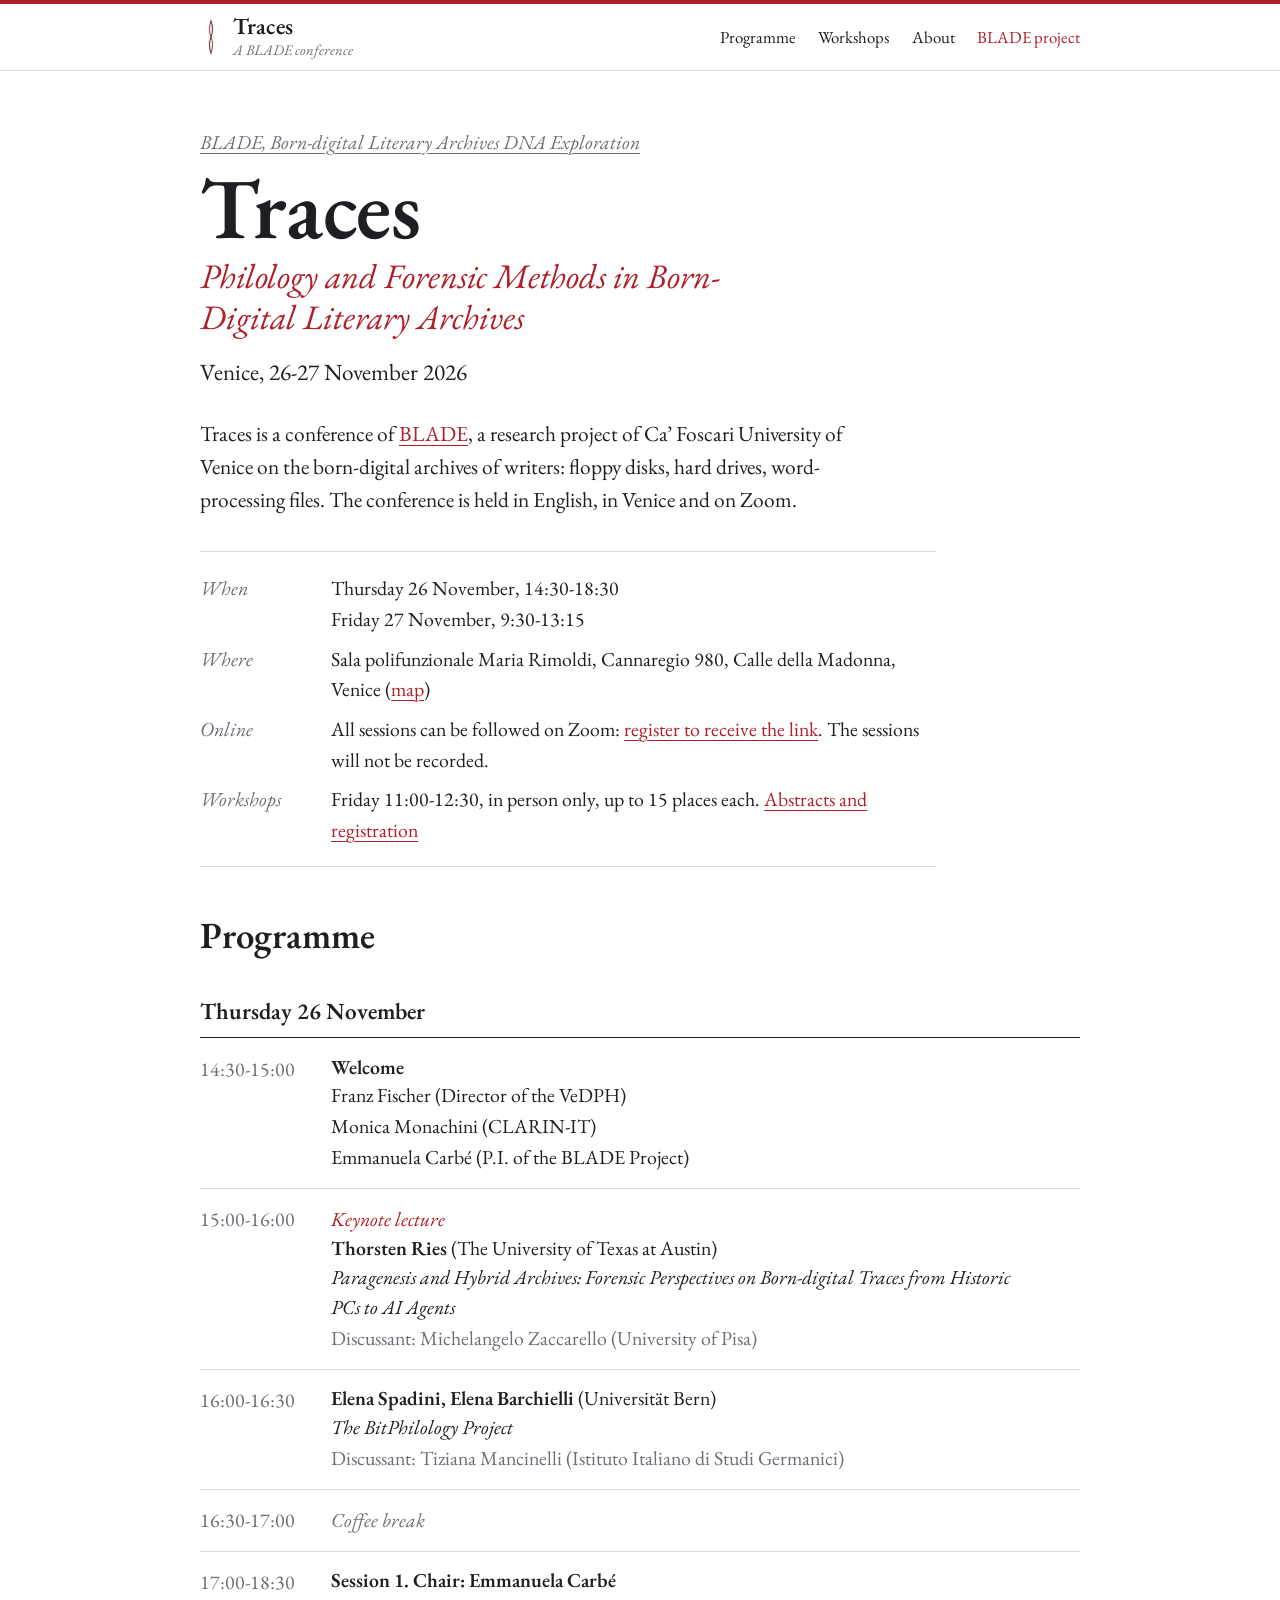
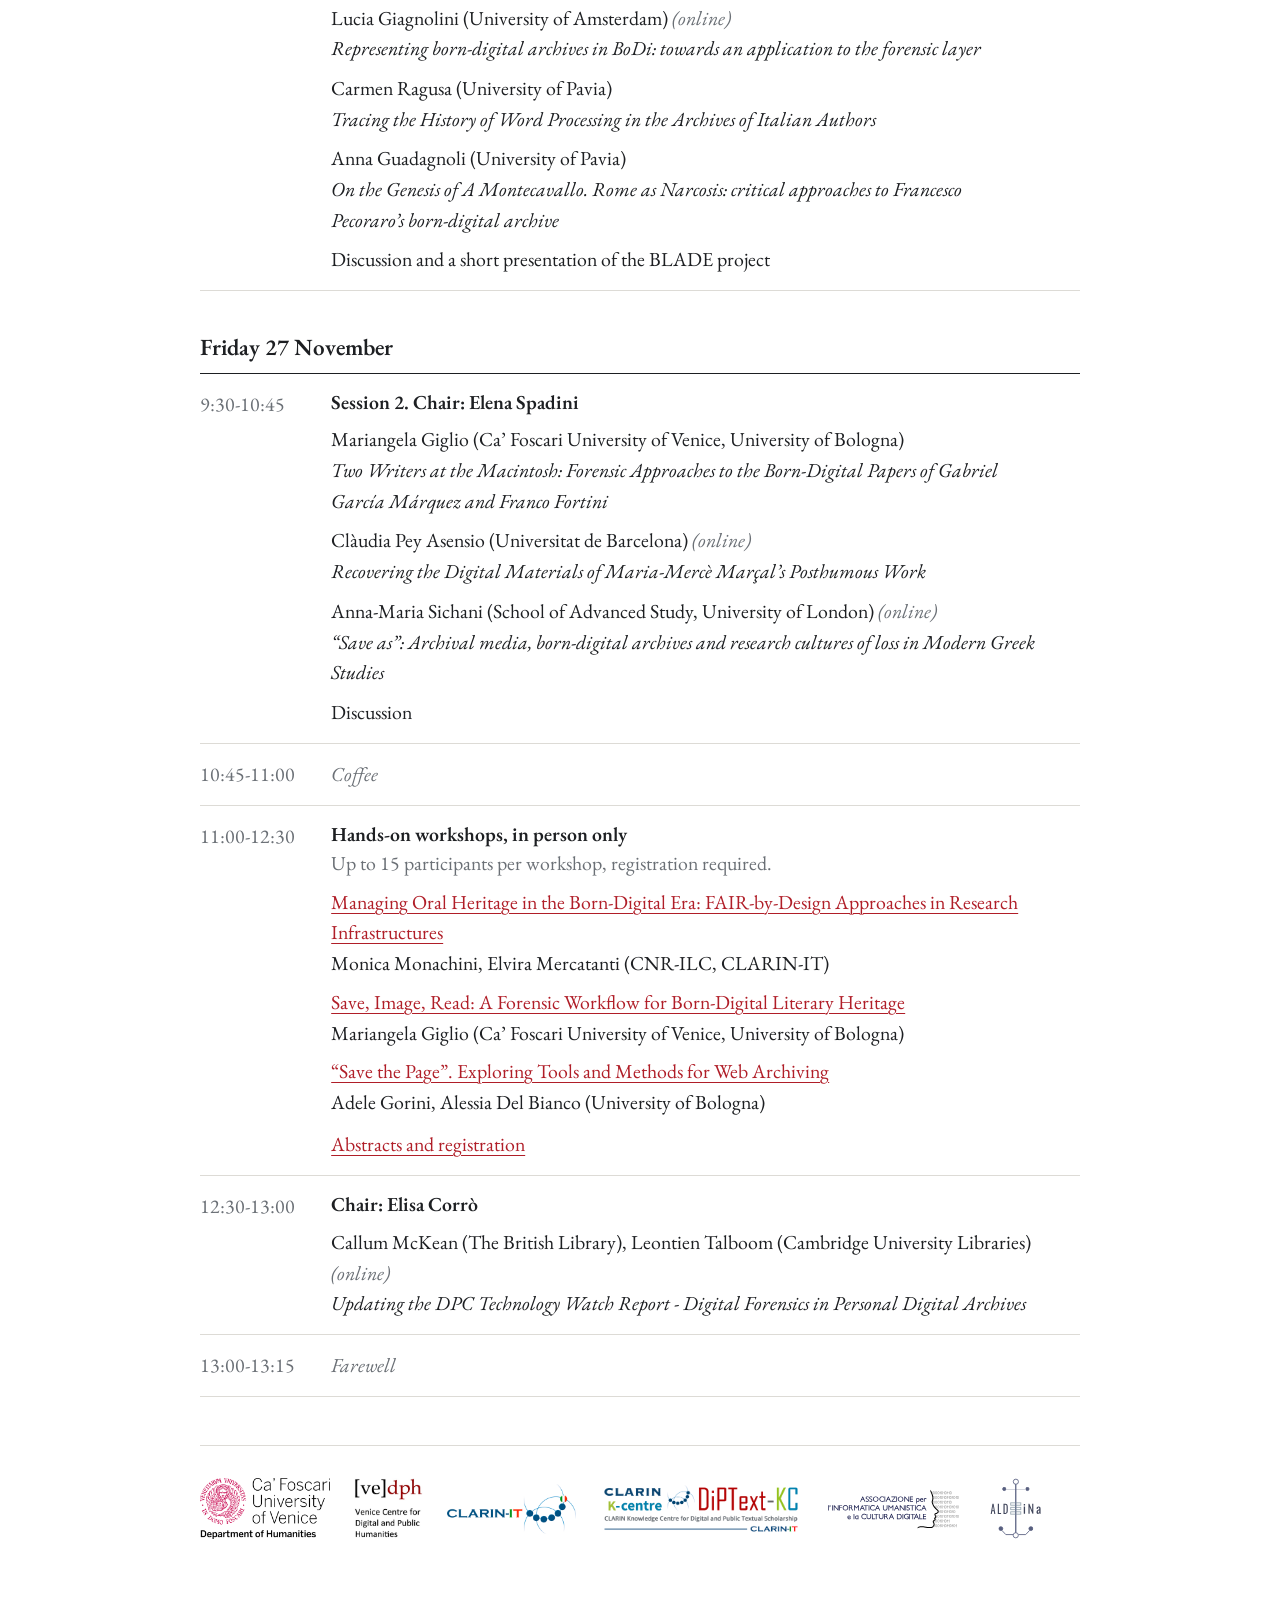
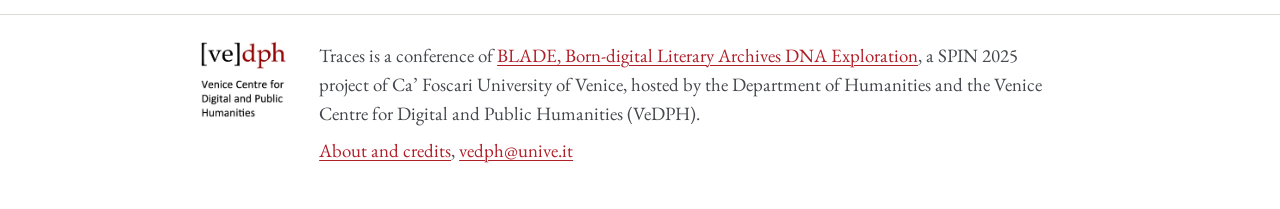
==== index.html @ 53fd54de "Add files via upload" ====
<!doctype html>
<html lang="en">
<head>
<meta charset="utf-8">
<meta name="viewport" content="width=device-width, initial-scale=1">
<title>Traces. Philology and Forensic Methods in Born-Digital Literary Archives</title>
<meta name="description" content="Traces, a conference of the BLADE project. Venice and online, 26-27 November 2026.">
<meta name="color-scheme" content="light">
<meta property="og:type" content="website">
<meta property="og:title" content="Traces. Philology and Forensic Methods in Born-Digital Literary Archives">
<meta property="og:description" content="Traces, a conference of the BLADE project. Venice and online, 26-27 November 2026.">
<link rel="icon" href="assets/favicon.svg" type="image/svg+xml">
<link rel="preload" as="font" type="font/woff2" href="assets/fonts/eb-garamond-latin-400-normal.woff2" crossorigin>
<link rel="stylesheet" href="assets/traces.css">
</head>
<body>
<a class="skip" href="#main">Skip to content</a>
<header class="top"><div class="wrap">
  <a class="brand" href="index.html"><svg class="mark" viewBox="50 0 60 220" aria-hidden="true"><path d="M 80,4 Q 50,110 80,216 Q 110,110 80,4 Z" stroke="currentColor" stroke-width="1.6" fill="none" opacity=".32"/><path d="M 80,22 Q 105,42 105,67 Q 105,92 80,110 Q 55,128 55,153 Q 55,178 80,198" stroke="currentColor" stroke-width="5" fill="none" stroke-linecap="round"><animate attributeName="d" values="M 78,22 Q 78,42 78,67 Q 78,92 78,110 Q 78,128 78,153 Q 78,178 78,198;M 80,22 Q 105,42 105,67 Q 105,92 80,110 Q 55,128 55,153 Q 55,178 80,198;M 80,22 Q 55,42 55,67 Q 55,92 80,110 Q 105,128 105,153 Q 105,178 80,198;M 80,22 Q 105,42 105,67 Q 105,92 80,110 Q 55,128 55,153 Q 55,178 80,198" keyTimes="0;0.4;0.72;1" calcMode="spline" keySplines="0.42 0 0.58 1;0.42 0 0.58 1;0.42 0 0.58 1" begin="0.3s" dur="2.2s" fill="freeze"/></path><path d="M 80,22 Q 55,42 55,67 Q 55,92 80,110 Q 105,128 105,153 Q 105,178 80,198" stroke="#b01e28" stroke-width="5" fill="none" stroke-linecap="round"><animate attributeName="d" values="M 82,22 Q 82,42 82,67 Q 82,92 82,110 Q 82,128 82,153 Q 82,178 82,198;M 80,22 Q 55,42 55,67 Q 55,92 80,110 Q 105,128 105,153 Q 105,178 80,198;M 80,22 Q 105,42 105,67 Q 105,92 80,110 Q 55,128 55,153 Q 55,178 80,198;M 80,22 Q 55,42 55,67 Q 55,92 80,110 Q 105,128 105,153 Q 105,178 80,198" keyTimes="0;0.4;0.72;1" calcMode="spline" keySplines="0.42 0 0.58 1;0.42 0 0.58 1;0.42 0 0.58 1" begin="0.3s" dur="2.2s" fill="freeze"/></path></svg><span><b>Traces</b><small>A BLADE conference</small></span></a>
  <nav aria-label="Site"><a href="index.html#programme">Programme</a><a href="workshops.html">Workshops</a><a href="about.html">About</a><a class="ext" target="_blank" rel="noopener" href="https://vedph.github.io/blade/">BLADE project<span class="sr"> (opens in a new tab)</span></a></nav>
</div></header>
<main id="main" class="wrap">
<header class="hero">
<p class="pre"><a href="https://vedph.github.io/blade/" target="_blank" rel="noopener">BLADE, Born-digital Literary Archives DNA Exploration<span class="sr"> (opens in a new tab)</span></a></p>
<h1>Traces</h1>
<p class="subtitle">Philology and Forensic Methods in Born-Digital Literary Archives</p>
<p class="when">Venice, 26-27 November 2026</p>
</header>
<p class="lede">Traces is a conference of <a href="https://vedph.github.io/blade/" target="_blank" rel="noopener">BLADE<span class="sr"> (opens in a new tab)</span></a>, a research project of Ca’ Foscari University
of Venice on the born-digital archives of writers: floppy disks, hard drives, word-processing files.
The conference is held in English, in Venice and on Zoom.</p>
<dl class="facts">
<dt>When</dt><dd>Thursday 26 November, 14:30-18:30<br>Friday 27 November, 9:30-13:15</dd>
<dt>Where</dt><dd>Sala polifunzionale Maria Rimoldi, Cannaregio 980, Calle della Madonna, Venice (<a href="https://maps.app.goo.gl/5zPiTykM3UbjcM796" target="_blank" rel="noopener" rel="noopener">map<span class="sr"> (opens in a new tab)</span></a>)</dd>
<dt>Online</dt><dd>All sessions can be followed on Zoom: <a href="https://unive.zoom.us/meeting/register/v0tGwZqdR62duS7PvvGNBQ" target="_blank" rel="noopener">register to receive the link<span class="sr"> (opens in a new tab)</span></a>. The sessions will not be recorded.</dd>
<dt>Workshops</dt><dd>Friday 11:00-12:30, in person only, up to 15 places each. <a href="workshops.html">Abstracts and registration</a></dd>
</dl>
<h2 class="sec" id="programme">Programme</h2>
<section class="day" id="giovedi"><h2>Thursday 26 November</h2>
<div class="slot"><div class="t">14:30-15:00</div><div class="c"><h3>Welcome</h3><p class="who">Franz Fischer (Director of the VeDPH)</p><p class="who">Monica Monachini (CLARIN-IT)</p><p class="who">Emmanuela Carbé (P.I. of the BLADE Project)</p></div></div>
<div class="slot"><div class="t">15:00-16:00</div><div class="c"><p class="label">Keynote lecture</p><h3>Thorsten Ries <span class="aff">(The University of Texas at Austin)</span></h3><p class="ttl">Paragenesis and Hybrid Archives: Forensic Perspectives on Born-digital Traces from Historic PCs to AI Agents</p><p class="aside">Discussant: Michelangelo Zaccarello (University of Pisa)</p></div></div>
<div class="slot"><div class="t">16:00-16:30</div><div class="c"><h3>Elena Spadini, Elena Barchielli <span class="aff">(Universität Bern)</span></h3><p class="ttl">The BitPhilology Project</p><p class="aside">Discussant: Tiziana Mancinelli (Istituto Italiano di Studi Germanici)</p></div></div>
<div class="slot"><div class="t">16:30-17:00</div><div class="c"><p class="pause">Coffee break</p></div></div>
<div class="slot"><div class="t">17:00-18:30</div><div class="c"><h3>Session 1. Chair: Emmanuela Carbé</h3><div class="item"><p class="who">Lucia Giagnolini (University of Amsterdam) <span class="online">(online)</span></p><p class="ttl">Representing born-digital archives in BoDi: towards an application to the forensic layer</p></div><div class="item"><p class="who">Carmen Ragusa (University of Pavia)</p><p class="ttl">Tracing the History of Word Processing in the Archives of Italian Authors</p></div><div class="item"><p class="who">Anna Guadagnoli (University of Pavia)</p><p class="ttl">On the Genesis of A Montecavallo. Rome as Narcosis: critical approaches to Francesco Pecoraro’s born-digital archive</p></div><div class="item"><p class="plain">Discussion and a short presentation of the BLADE project</p></div></div></div>
</section>
<section class="day" id="venerdi"><h2>Friday 27 November</h2>
<div class="slot"><div class="t">9:30-10:45</div><div class="c"><h3>Session 2. Chair: Elena Spadini</h3><div class="item"><p class="who">Mariangela Giglio (Ca’ Foscari University of Venice, University of Bologna)</p><p class="ttl">Two Writers at the Macintosh: Forensic Approaches to the Born-Digital Papers of Gabriel García Márquez and Franco Fortini</p></div><div class="item"><p class="who">Clàudia Pey Asensio (Universitat de Barcelona) <span class="online">(online)</span></p><p class="ttl">Recovering the Digital Materials of Maria-Mercè Marçal’s Posthumous Work</p></div><div class="item"><p class="who">Anna-Maria Sichani (School of Advanced Study, University of London) <span class="online">(online)</span></p><p class="ttl">“Save as”: Archival media, born-digital archives and research cultures of loss in Modern Greek Studies</p></div><div class="item"><p class="plain">Discussion</p></div></div></div>
<div class="slot"><div class="t">10:45-11:00</div><div class="c"><p class="pause">Coffee</p></div></div>
<div class="slot"><div class="t">11:00-12:30</div><div class="c"><h3>Hands-on workshops, in person only</h3><p class="aside">Up to 15 participants per workshop, registration required.</p><ul class="ws"><li><a href="workshops.html#w1">Managing Oral Heritage in the Born-Digital Era: FAIR-by-Design Approaches in Research Infrastructures</a><br>Monica Monachini, Elvira Mercatanti (CNR-ILC, CLARIN-IT)</li><li><a href="workshops.html#w2">Save, Image, Read: A Forensic Workflow for Born-Digital Literary Heritage</a><br>Mariangela Giglio (Ca’ Foscari University of Venice, University of Bologna)</li><li><a href="workshops.html#w3">“Save the Page”. Exploring Tools and Methods for Web Archiving</a><br>Adele Gorini, Alessia Del Bianco (University of Bologna)</li></ul><p class="more"><a href="workshops.html">Abstracts and registration</a></p></div></div>
<div class="slot"><div class="t">12:30-13:00</div><div class="c"><h3>Chair: Elisa Corrò</h3><div class="item"><p class="who">Callum McKean (The British Library), Leontien Talboom (Cambridge University Libraries) <span class="online">(online)</span></p><p class="ttl">Updating the DPC Technology Watch Report - Digital Forensics in Personal Digital Archives</p></div></div></div>
<div class="slot"><div class="t">13:00-13:15</div><div class="c"><p class="pause">Farewell</p></div></div>
</section>
<div class="logos">
<img src="assets/logos/dsu.png" alt="Ca’ Foscari University of Venice, Department of Humanities" style="height:61px">
<img src="assets/logos/vedph.jpg" alt="VeDPH, Venice Centre for Digital and Public Humanities" style="height:61px">
<img src="assets/logos/clarin-it.png" alt="CLARIN-IT" style="height:50px">
<img src="assets/logos/diptext-kc.png" alt="CLARIN K-centre DiPText-KC" style="height:54px">
<img src="assets/logos/aiucd.svg" alt="AIUCD, Associazione per l’Informatica Umanistica e la Cultura Digitale" style="height:42px">
<img src="assets/logos/aldina.svg" alt="ALDiNa" style="height:67px">
</div>
</main>
<footer class="foot"><div class="wrap">
  <a class="flogo" href="https://www.unive.it/vedph" target="_blank" rel="noopener"><img src="assets/logos/vedph.jpg" alt="VeDPH, Venice Centre for Digital and Public Humanities"></a>
  <div>
  <p>Traces is a conference of <a href="https://vedph.github.io/blade/" target="_blank" rel="noopener">BLADE, Born-digital Literary Archives DNA Exploration</a>,
  a SPIN 2025 project of Ca’ Foscari University of Venice, hosted by the Department of Humanities and
  the Venice Centre for Digital and Public Humanities (VeDPH).</p>
  <p><a href="about.html">About and credits</a>, <a href="mailto:vedph@unive.it">vedph@unive.it</a></p>
  </div>
</div></footer>
<script>
if(matchMedia('(prefers-reduced-motion: reduce)').matches)document.querySelectorAll('.mark animate').forEach(function(a){a.remove()});
</script>
</body>
</html>
---- assets/traces.css ----
/* Traces, conferenza del progetto BLADE.
   Una sola famiglia di caratteri (EB Garamond), fondo bianco, rosso Ca' Foscari per link e sottotitolo.
   Niente etichette in maiuscoletto spaziato, niente pulsanti: il registro è quello di un programma a stampa. */

@font-face{font-family:"EB Garamond";src:url("fonts/eb-garamond-latin-400-normal.woff2") format("woff2");font-weight:400;font-style:normal;font-display:swap}
@font-face{font-family:"EB Garamond";src:url("fonts/eb-garamond-latin-400-italic.woff2") format("woff2");font-weight:400;font-style:italic;font-display:swap}
@font-face{font-family:"EB Garamond";src:url("fonts/eb-garamond-latin-600-normal.woff2") format("woff2");font-weight:600;font-style:normal;font-display:swap}
@font-face{font-family:"EB Garamond";src:url("fonts/eb-garamond-latin-600-italic.woff2") format("woff2");font-weight:600;font-style:italic;font-display:swap}

:root{--red:#b01e28;--red-deep:#8c1820;--ink:#1d1f22;--soft:#44474c;--muted:#6b7076;--rule:#dddbd6;--paper:#fff;--measure:41rem}
*{box-sizing:border-box}
html{-webkit-text-size-adjust:100%;scroll-behavior:smooth;scroll-padding-top:1.5rem}
body{margin:0;background:var(--paper);color:var(--ink);font-family:"EB Garamond",Georgia,"Times New Roman",serif;
  font-size:clamp(1.12rem,1rem + .3vw,1.25rem);line-height:1.55;-webkit-font-smoothing:antialiased;text-rendering:optimizeLegibility}
a{color:var(--red);text-decoration:underline;text-decoration-thickness:.06em;text-underline-offset:.18em}
a:hover{color:var(--red-deep)}
:focus-visible{outline:2px solid var(--red);outline-offset:3px}
img{max-width:100%}
.wrap{max-width:60rem;margin-inline:auto;padding-inline:clamp(1rem,4vw,2.5rem)}
.skip{position:absolute;left:-999px;top:.5rem;background:var(--red);color:#fff;padding:.3rem .6rem}
.skip:focus{left:.5rem}

/* testata */
.top{border-top:4px solid var(--red);border-bottom:1px solid var(--rule)}
.top .wrap{display:flex;align-items:center;justify-content:space-between;flex-wrap:wrap;gap:.4rem 1.5rem;padding-block:.7rem}
.brand{display:flex;align-items:center;gap:.7rem;color:var(--ink);text-decoration:none}
.brand:hover{color:var(--ink)}
.brand .mark{width:22px;height:40px;flex:none}
.brand b{display:block;font-weight:600;font-size:1.45rem;line-height:1}
.brand small{display:block;font-style:italic;font-size:.92rem;color:var(--muted);line-height:1.2;margin-top:.15rem}
.top nav{display:flex;flex-wrap:wrap;gap:.2rem 1.4rem;font-size:1.05rem}
.top nav a{color:var(--ink);text-decoration:none}
.top nav a:hover,.top nav a[aria-current]{color:var(--red)}
.top nav a[aria-current]{text-decoration:underline;text-underline-offset:.3em;text-decoration-thickness:.06em}
.top nav a.ext{color:var(--red)}

/* apertura */
main{padding-block:clamp(2rem,5vw,3.5rem) clamp(3rem,6vw,4.5rem)}
.pre{margin:0;font-style:italic;color:var(--muted);overflow-wrap:anywhere}
.pre a{color:inherit}
.pre a:hover{color:var(--red)}
.hero h1{font-weight:600;font-size:clamp(3.2rem,2rem + 5vw,5.4rem);line-height:1;margin:.5rem 0 .2rem;letter-spacing:-.005em}
.hero .subtitle{font-style:italic;color:var(--red);font-size:clamp(1.5rem,1.1rem + 1.5vw,2.15rem);line-height:1.2;margin:0;max-width:34ch}
.hero .when{font-size:clamp(1.2rem,1.05rem + .5vw,1.45rem);margin:1.1rem 0 0}
.pagehead h1{font-weight:600;font-size:clamp(2.3rem,1.6rem + 2.6vw,3.3rem);line-height:1.05;margin:.4rem 0 .6rem}
.lede{max-width:var(--measure);font-size:1.08em;margin:1.6rem 0 0}
.pagehead .lede{margin-top:0}

/* dati pratici */
.facts{display:grid;grid-template-columns:7rem minmax(0,1fr);gap:.55rem 1.2rem;max-width:46rem;margin:2.2rem 0 0;padding:1.3rem 0;border-top:1px solid var(--rule);border-bottom:1px solid var(--rule)}
.facts dt{font-style:italic;color:var(--muted)}
.facts dd{margin:0}

/* programma */
h2.sec{font-weight:600;font-size:clamp(1.8rem,1.4rem + 1.2vw,2.3rem);margin:3rem 0 0;line-height:1.1}
.status{font-style:italic;color:var(--muted);margin:.3rem 0 0}
.day{margin-top:2.4rem}
.day > h2{font-weight:600;font-size:1.45rem;margin:0;padding-bottom:.45rem;border-bottom:1.5px solid var(--ink)}
.slot{display:grid;grid-template-columns:7rem minmax(0,1fr);gap:0 1.2rem;padding:.95rem 0;border-bottom:1px solid var(--rule)}
.slot .t{color:var(--muted);font-variant-numeric:tabular-nums lining-nums;white-space:nowrap}
.slot .c{max-width:44rem}
.slot h3{font-weight:600;font-size:1em;margin:0;line-height:1.35}
.slot h3 .aff{font-weight:400}
.slot p{margin:0}
.slot .label{font-style:italic;color:var(--red)}
.slot .ttl{font-style:italic}
.slot .aside,.slot .pause{color:var(--muted)}
.slot .pause{font-style:italic}
.slot .online{color:var(--muted);font-style:italic}
.slot .sub{display:grid;grid-template-columns:3.4rem minmax(0,1fr);gap:0 .6rem;margin-top:.55rem}
.slot .sub .st{color:var(--muted);font-variant-numeric:tabular-nums lining-nums}
.slot ul.ws{list-style:none;margin:.5rem 0 0;padding:0}
.slot ul.ws li{margin:.5rem 0 0}
.slot .more{margin-top:.7rem}
@media (max-width:560px){
  .slot,.facts{grid-template-columns:1fr}
  .slot .t{margin-bottom:.15rem}
  .facts dd{margin-bottom:.4rem}
}

/* pagine di testo */
.text{max-width:var(--measure)}
.text h2{font-weight:600;font-size:1.5rem;line-height:1.2;margin:2.6rem 0 .5rem}
.text article h2{margin-bottom:.2rem}
.text article .who{font-style:italic;color:var(--soft);margin:0 0 .8rem}
.text p{margin:0 0 .9rem}
.text ul.plain{list-style:none;padding:0;margin:0}
.text ul.plain li{margin:.15rem 0}
.regform{display:block;width:100%;height:2400px;border:1px solid var(--rule);margin:.8rem 0 .5rem}
@media (max-width:640px){.regform{height:2700px}}

/* loghi e piede */
.logos{display:flex;flex-wrap:wrap;align-items:center;gap:1.4rem 1.5rem;margin:3rem 0 0;padding-top:1.8rem;border-top:1px solid var(--rule)}
.logos img{width:auto;object-fit:contain}
.logos + .text h2:first-child{margin-top:2.4rem}
.foot{border-top:1px solid var(--rule);color:var(--soft);font-size:.95em}
.foot .wrap{padding-block:1.6rem 2.2rem}
.foot p{max-width:46rem;margin:0 0 .5rem}
@media print{.top nav,.regform{display:none}}
.slot .item{margin-top:.55rem}
.wsd{border-bottom:1px solid var(--rule);padding:1rem 0}
.wsd:first-child{border-top:1px solid var(--rule)}
.wsd summary{cursor:pointer;list-style:none}
.wsd summary::-webkit-details-marker{display:none}
.text .wsd summary h2{display:block;font-weight:600;font-size:1.25rem;line-height:1.25;margin:0}
.wsd summary .who{display:block;font-style:italic;color:var(--soft);margin-top:.15rem}
.wsd summary .hint{display:inline-block;margin-top:.35rem;color:var(--red);text-decoration:underline;text-decoration-thickness:.06em;text-underline-offset:.18em}
.wsd summary .hint::before{content:"+ "}
.wsd[open] summary .hint::before{content:"− "}
.wsd[open] summary{margin-bottom:.8rem}
.wsd p:last-child{margin-bottom:0}
.foot .wrap{display:flex;gap:1.6rem 2rem;align-items:flex-start;flex-wrap:wrap}
.foot .flogo img{height:78px;width:auto;display:block}
.foot .wrap > div{flex:1 1 20rem;min-width:0}
.sr{position:absolute;width:1px;height:1px;overflow:hidden;clip:rect(0 0 0 0);white-space:nowrap}
.pagehead + .text{margin-top:1.6rem}
.wsd summary:focus-visible{outline:2px solid var(--red);outline-offset:4px}
.top nav a{padding:.25rem 0}
@media (prefers-reduced-motion: reduce){html{scroll-behavior:auto}}
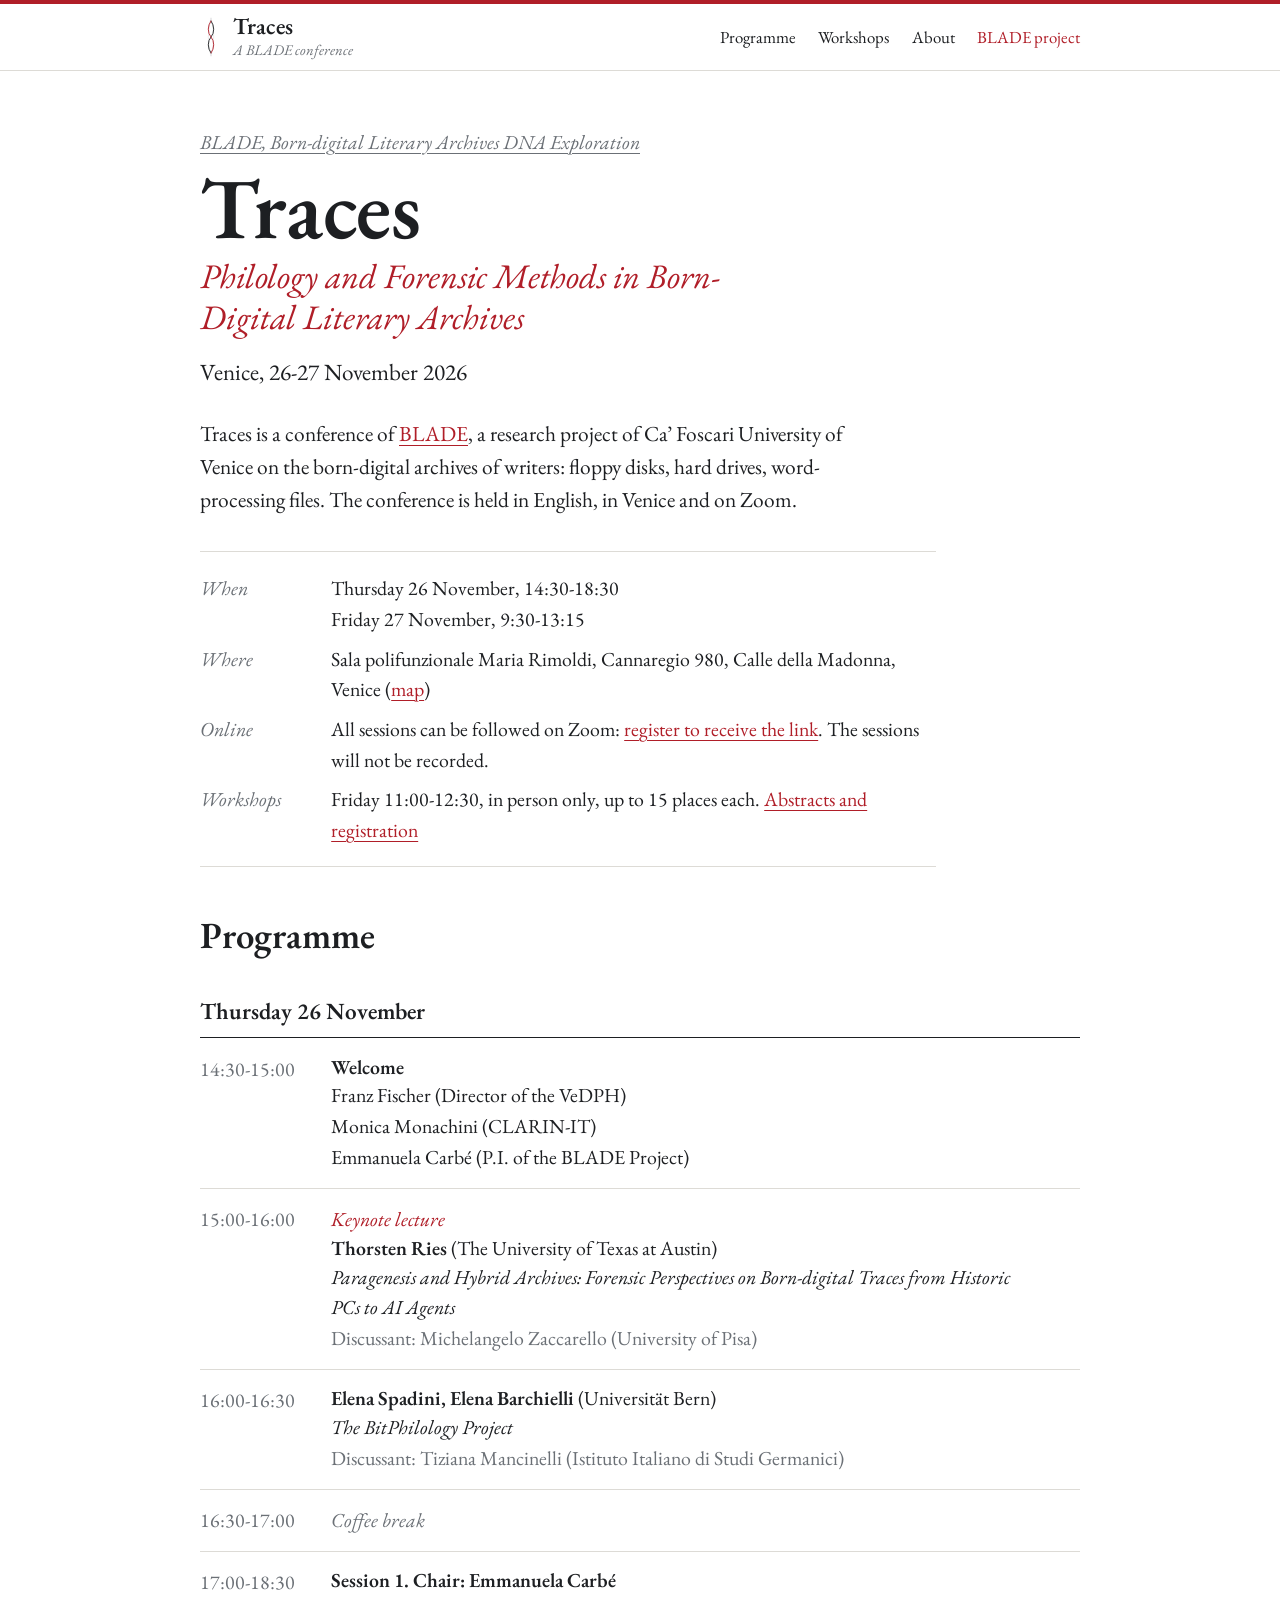
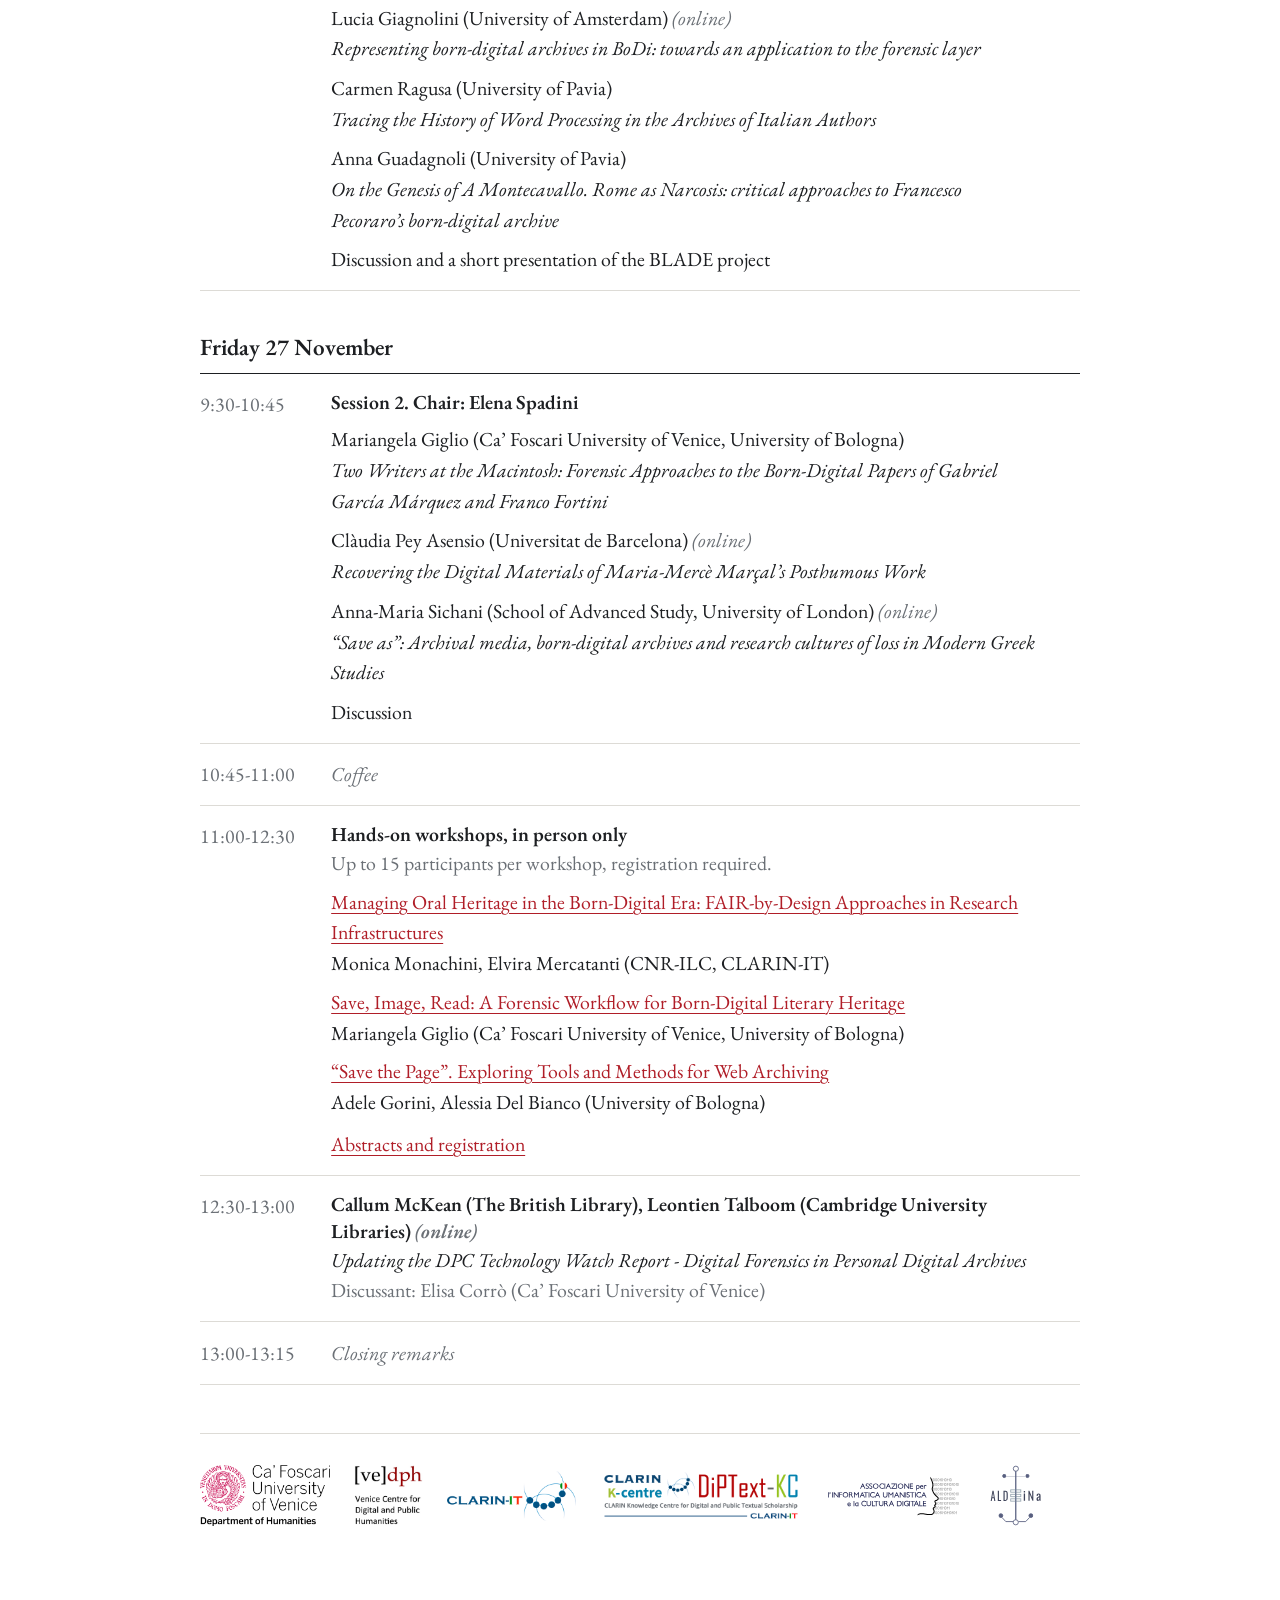
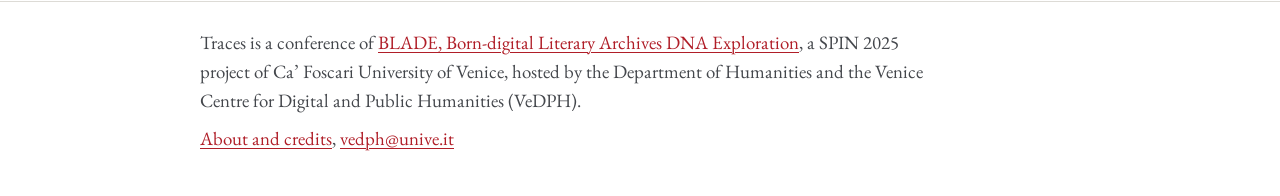
==== commit 770df951: "Add files via upload" ====
--- a/index.html
+++ b/index.html
@@ -47,8 +47,8 @@
 <div class="slot"><div class="t">9:30-10:45</div><div class="c"><h3>Session 2. Chair: Elena Spadini</h3><div class="item"><p class="who">Mariangela Giglio (Ca’ Foscari University of Venice, University of Bologna)</p><p class="ttl">Two Writers at the Macintosh: Forensic Approaches to the Born-Digital Papers of Gabriel García Márquez and Franco Fortini</p></div><div class="item"><p class="who">Clàudia Pey Asensio (Universitat de Barcelona) <span class="online">(online)</span></p><p class="ttl">Recovering the Digital Materials of Maria-Mercè Marçal’s Posthumous Work</p></div><div class="item"><p class="who">Anna-Maria Sichani (School of Advanced Study, University of London) <span class="online">(online)</span></p><p class="ttl">“Save as”: Archival media, born-digital archives and research cultures of loss in Modern Greek Studies</p></div><div class="item"><p class="plain">Discussion</p></div></div></div>
 <div class="slot"><div class="t">10:45-11:00</div><div class="c"><p class="pause">Coffee</p></div></div>
 <div class="slot"><div class="t">11:00-12:30</div><div class="c"><h3>Hands-on workshops, in person only</h3><p class="aside">Up to 15 participants per workshop, registration required.</p><ul class="ws"><li><a href="workshops.html#w1">Managing Oral Heritage in the Born-Digital Era: FAIR-by-Design Approaches in Research Infrastructures</a><br>Monica Monachini, Elvira Mercatanti (CNR-ILC, CLARIN-IT)</li><li><a href="workshops.html#w2">Save, Image, Read: A Forensic Workflow for Born-Digital Literary Heritage</a><br>Mariangela Giglio (Ca’ Foscari University of Venice, University of Bologna)</li><li><a href="workshops.html#w3">“Save the Page”. Exploring Tools and Methods for Web Archiving</a><br>Adele Gorini, Alessia Del Bianco (University of Bologna)</li></ul><p class="more"><a href="workshops.html">Abstracts and registration</a></p></div></div>
-<div class="slot"><div class="t">12:30-13:00</div><div class="c"><h3>Chair: Elisa Corrò</h3><div class="item"><p class="who">Callum McKean (The British Library), Leontien Talboom (Cambridge University Libraries) <span class="online">(online)</span></p><p class="ttl">Updating the DPC Technology Watch Report - Digital Forensics in Personal Digital Archives</p></div></div></div>
-<div class="slot"><div class="t">13:00-13:15</div><div class="c"><p class="pause">Farewell</p></div></div>
+<div class="slot"><div class="t">12:30-13:00</div><div class="c"><h3>Callum McKean (The British Library), Leontien Talboom (Cambridge University Libraries) <span class="online">(online)</span></h3><p class="ttl">Updating the DPC Technology Watch Report - Digital Forensics in Personal Digital Archives</p><p class="aside">Discussant: Elisa Corrò (Ca’ Foscari University of Venice)</p></div></div>
+<div class="slot"><div class="t">13:00-13:15</div><div class="c"><p class="pause">Closing remarks</p></div></div>
 </section>
 <div class="logos">
 <img src="assets/logos/dsu.png" alt="Ca’ Foscari University of Venice, Department of Humanities" style="height:61px">
@@ -60,7 +60,7 @@
 </div>
 </main>
 <footer class="foot"><div class="wrap">
-  <a class="flogo" href="https://www.unive.it/vedph" target="_blank" rel="noopener"><img src="assets/logos/vedph.jpg" alt="VeDPH, Venice Centre for Digital and Public Humanities"></a>
+
   <div>
   <p>Traces is a conference of <a href="https://vedph.github.io/blade/" target="_blank" rel="noopener">BLADE, Born-digital Literary Archives DNA Exploration</a>,
   a SPIN 2025 project of Ca’ Foscari University of Venice, hosted by the Department of Humanities and
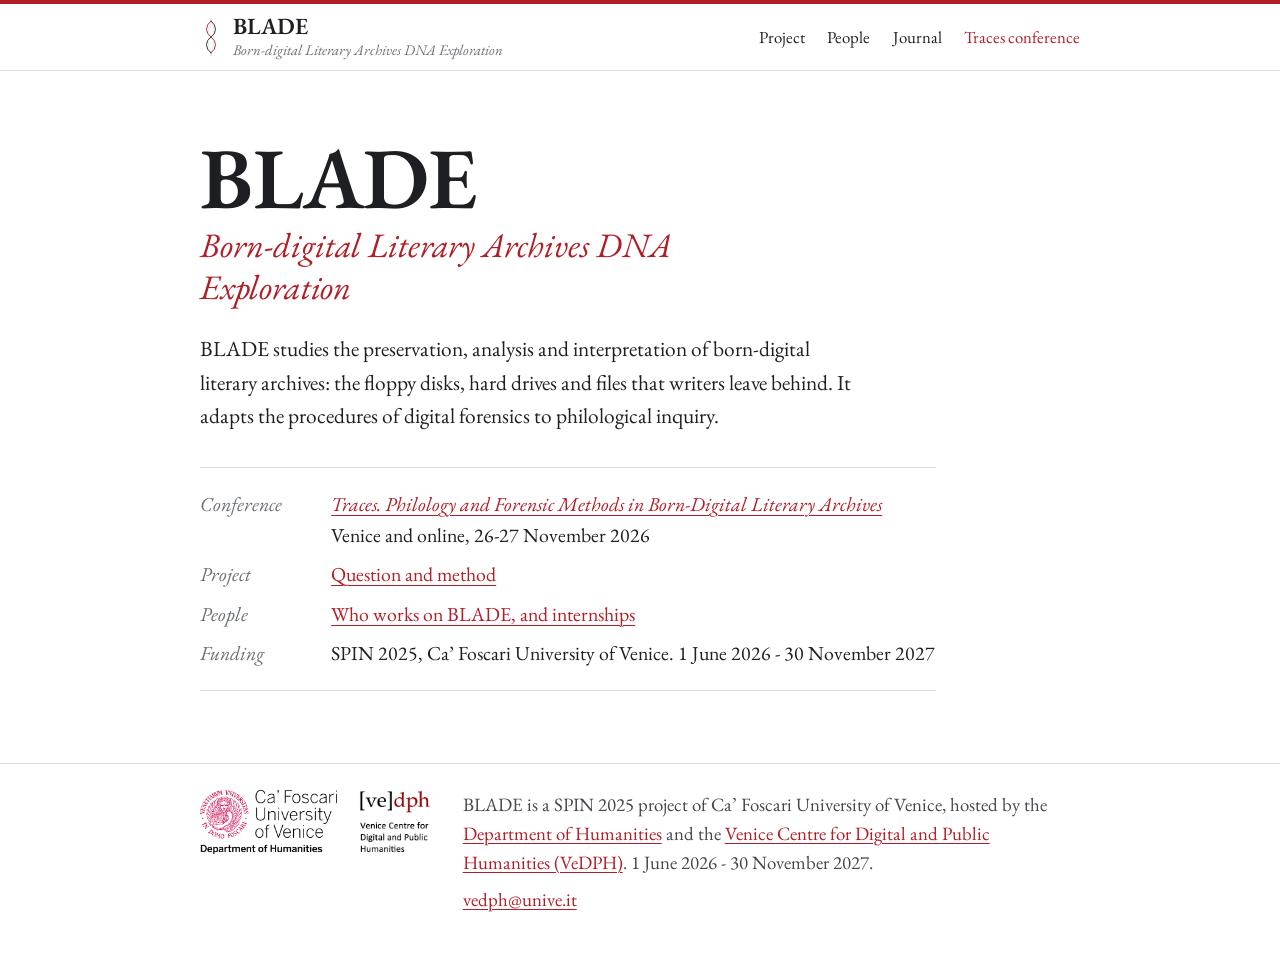
==== commit 39222d70: "Add files via upload" ====
--- a/index.html
+++ b/index.html
@@ -3,12 +3,12 @@
 <head>
 <meta charset="utf-8">
 <meta name="viewport" content="width=device-width, initial-scale=1">
-<title>Traces. Philology and Forensic Methods in Born-Digital Literary Archives</title>
-<meta name="description" content="Traces, a conference of the BLADE project. Venice and online, 26-27 November 2026.">
+<title>BLADE. Born-digital Literary Archives DNA Exploration</title>
+<meta name="description" content="BLADE, a research project of Ca’ Foscari University of Venice on born-digital literary archives.">
 <meta name="color-scheme" content="light">
 <meta property="og:type" content="website">
-<meta property="og:title" content="Traces. Philology and Forensic Methods in Born-Digital Literary Archives">
-<meta property="og:description" content="Traces, a conference of the BLADE project. Venice and online, 26-27 November 2026.">
+<meta property="og:title" content="BLADE. Born-digital Literary Archives DNA Exploration">
+<meta property="og:description" content="BLADE, a research project of Ca’ Foscari University of Venice on born-digital literary archives.">
 <link rel="icon" href="assets/favicon.svg" type="image/svg+xml">
 <link rel="preload" as="font" type="font/woff2" href="assets/fonts/eb-garamond-latin-400-normal.woff2" crossorigin>
 <link rel="stylesheet" href="assets/traces.css">
@@ -16,56 +16,37 @@
 <body>
 <a class="skip" href="#main">Skip to content</a>
 <header class="top"><div class="wrap">
-  <a class="brand" href="index.html"><svg class="mark" viewBox="50 0 60 220" aria-hidden="true"><path d="M 80,4 Q 50,110 80,216 Q 110,110 80,4 Z" stroke="currentColor" stroke-width="1.6" fill="none" opacity=".32"/><path d="M 80,22 Q 105,42 105,67 Q 105,92 80,110 Q 55,128 55,153 Q 55,178 80,198" stroke="currentColor" stroke-width="5" fill="none" stroke-linecap="round"><animate attributeName="d" values="M 78,22 Q 78,42 78,67 Q 78,92 78,110 Q 78,128 78,153 Q 78,178 78,198;M 80,22 Q 105,42 105,67 Q 105,92 80,110 Q 55,128 55,153 Q 55,178 80,198;M 80,22 Q 55,42 55,67 Q 55,92 80,110 Q 105,128 105,153 Q 105,178 80,198;M 80,22 Q 105,42 105,67 Q 105,92 80,110 Q 55,128 55,153 Q 55,178 80,198" keyTimes="0;0.4;0.72;1" calcMode="spline" keySplines="0.42 0 0.58 1;0.42 0 0.58 1;0.42 0 0.58 1" begin="0.3s" dur="2.2s" fill="freeze"/></path><path d="M 80,22 Q 55,42 55,67 Q 55,92 80,110 Q 105,128 105,153 Q 105,178 80,198" stroke="#b01e28" stroke-width="5" fill="none" stroke-linecap="round"><animate attributeName="d" values="M 82,22 Q 82,42 82,67 Q 82,92 82,110 Q 82,128 82,153 Q 82,178 82,198;M 80,22 Q 55,42 55,67 Q 55,92 80,110 Q 105,128 105,153 Q 105,178 80,198;M 80,22 Q 105,42 105,67 Q 105,92 80,110 Q 55,128 55,153 Q 55,178 80,198;M 80,22 Q 55,42 55,67 Q 55,92 80,110 Q 105,128 105,153 Q 105,178 80,198" keyTimes="0;0.4;0.72;1" calcMode="spline" keySplines="0.42 0 0.58 1;0.42 0 0.58 1;0.42 0 0.58 1" begin="0.3s" dur="2.2s" fill="freeze"/></path></svg><span><b>Traces</b><small>A BLADE conference</small></span></a>
-  <nav aria-label="Site"><a href="index.html#programme">Programme</a><a href="workshops.html">Workshops</a><a href="about.html">About</a><a class="ext" target="_blank" rel="noopener" href="https://vedph.github.io/blade/">BLADE project<span class="sr"> (opens in a new tab)</span></a></nav>
+  <a class="brand" href="index.html"><svg class="mark" viewBox="50 0 60 220" aria-hidden="true"><path d="M 80,4 Q 50,110 80,216 Q 110,110 80,4 Z" stroke="currentColor" stroke-width="1.6" fill="none" opacity=".32"/><path d="M 80,22 Q 105,42 105,67 Q 105,92 80,110 Q 55,128 55,153 Q 55,178 80,198" stroke="currentColor" stroke-width="5" fill="none" stroke-linecap="round"><animate attributeName="d" values="M 78,22 Q 78,42 78,67 Q 78,92 78,110 Q 78,128 78,153 Q 78,178 78,198;M 80,22 Q 105,42 105,67 Q 105,92 80,110 Q 55,128 55,153 Q 55,178 80,198;M 80,22 Q 55,42 55,67 Q 55,92 80,110 Q 105,128 105,153 Q 105,178 80,198;M 80,22 Q 105,42 105,67 Q 105,92 80,110 Q 55,128 55,153 Q 55,178 80,198" keyTimes="0;0.4;0.72;1" calcMode="spline" keySplines="0.42 0 0.58 1;0.42 0 0.58 1;0.42 0 0.58 1" begin="0.3s" dur="2.2s" fill="freeze"/></path><path d="M 80,22 Q 55,42 55,67 Q 55,92 80,110 Q 105,128 105,153 Q 105,178 80,198" stroke="#b01e28" stroke-width="5" fill="none" stroke-linecap="round"><animate attributeName="d" values="M 82,22 Q 82,42 82,67 Q 82,92 82,110 Q 82,128 82,153 Q 82,178 82,198;M 80,22 Q 55,42 55,67 Q 55,92 80,110 Q 105,128 105,153 Q 105,178 80,198;M 80,22 Q 105,42 105,67 Q 105,92 80,110 Q 55,128 55,153 Q 55,178 80,198;M 80,22 Q 55,42 55,67 Q 55,92 80,110 Q 105,128 105,153 Q 105,178 80,198" keyTimes="0;0.4;0.72;1" calcMode="spline" keySplines="0.42 0 0.58 1;0.42 0 0.58 1;0.42 0 0.58 1" begin="0.3s" dur="2.2s" fill="freeze"/></path></svg><span><b>BLADE</b><small>Born-digital Literary Archives DNA Exploration</small></span></a>
+  <nav aria-label="Site"><a href="project.html">Project</a><a href="people.html">People</a><a href="journal.html">Journal</a><a class="ext" href="https://vedph.github.io/traces/" target="_blank" rel="noopener">Traces conference<span class="sr"> (opens in a new tab)</span></a></nav>
 </div></header>
 <main id="main" class="wrap">
 <header class="hero">
-<p class="pre"><a href="https://vedph.github.io/blade/" target="_blank" rel="noopener">BLADE, Born-digital Literary Archives DNA Exploration<span class="sr"> (opens in a new tab)</span></a></p>
-<h1>Traces</h1>
-<p class="subtitle">Philology and Forensic Methods in Born-Digital Literary Archives</p>
-<p class="when">Venice, 26-27 November 2026</p>
+<h1>BLADE</h1>
+<p class="subtitle">Born-digital Literary Archives DNA Exploration</p>
 </header>
-<p class="lede">Traces is a conference of <a href="https://vedph.github.io/blade/" target="_blank" rel="noopener">BLADE<span class="sr"> (opens in a new tab)</span></a>, a research project of Ca’ Foscari University
-of Venice on the born-digital archives of writers: floppy disks, hard drives, word-processing files.
-The conference is held in English, in Venice and on Zoom.</p>
+<p class="lede">BLADE studies the preservation, analysis and interpretation of born-digital literary archives:
+the floppy disks, hard drives and files that writers leave behind. It adapts the procedures of digital forensics
+to philological inquiry.</p>
 <dl class="facts">
-<dt>When</dt><dd>Thursday 26 November, 14:30-18:30<br>Friday 27 November, 9:30-13:15</dd>
-<dt>Where</dt><dd>Sala polifunzionale Maria Rimoldi, Cannaregio 980, Calle della Madonna, Venice (<a href="https://maps.app.goo.gl/5zPiTykM3UbjcM796" target="_blank" rel="noopener" rel="noopener">map<span class="sr"> (opens in a new tab)</span></a>)</dd>
-<dt>Online</dt><dd>All sessions can be followed on Zoom: <a href="https://unive.zoom.us/meeting/register/v0tGwZqdR62duS7PvvGNBQ" target="_blank" rel="noopener">register to receive the link<span class="sr"> (opens in a new tab)</span></a>. The sessions will not be recorded.</dd>
-<dt>Workshops</dt><dd>Friday 11:00-12:30, in person only, up to 15 places each. <a href="workshops.html">Abstracts and registration</a></dd>
+<dt>Conference</dt><dd><a href="https://vedph.github.io/traces/" target="_blank" rel="noopener"><em>Traces. Philology and Forensic Methods in Born-Digital Literary Archives</em><span class="sr"> (opens in a new tab)</span></a><br>
+Venice and online, 26-27 November 2026</dd>
+<dt>Project</dt><dd><a href="project.html">Question and method</a></dd>
+<dt>People</dt><dd><a href="people.html">Who works on BLADE, and internships</a></dd>
+<dt>Funding</dt><dd>SPIN 2025, Ca’ Foscari University of Venice. 1 June 2026 - 30 November 2027</dd>
 </dl>
-<h2 class="sec" id="programme">Programme</h2>
-<section class="day" id="giovedi"><h2>Thursday 26 November</h2>
-<div class="slot"><div class="t">14:30-15:00</div><div class="c"><h3>Welcome</h3><p class="who">Franz Fischer (Director of the VeDPH)</p><p class="who">Monica Monachini (CLARIN-IT)</p><p class="who">Emmanuela Carbé (P.I. of the BLADE Project)</p></div></div>
-<div class="slot"><div class="t">15:00-16:00</div><div class="c"><p class="label">Keynote lecture</p><h3>Thorsten Ries <span class="aff">(The University of Texas at Austin)</span></h3><p class="ttl">Paragenesis and Hybrid Archives: Forensic Perspectives on Born-digital Traces from Historic PCs to AI Agents</p><p class="aside">Discussant: Michelangelo Zaccarello (University of Pisa)</p></div></div>
-<div class="slot"><div class="t">16:00-16:30</div><div class="c"><h3>Elena Spadini, Elena Barchielli <span class="aff">(Universität Bern)</span></h3><p class="ttl">The BitPhilology Project</p><p class="aside">Discussant: Tiziana Mancinelli (Istituto Italiano di Studi Germanici)</p></div></div>
-<div class="slot"><div class="t">16:30-17:00</div><div class="c"><p class="pause">Coffee break</p></div></div>
-<div class="slot"><div class="t">17:00-18:30</div><div class="c"><h3>Session 1. Chair: Emmanuela Carbé</h3><div class="item"><p class="who">Lucia Giagnolini (University of Amsterdam) <span class="online">(online)</span></p><p class="ttl">Representing born-digital archives in BoDi: towards an application to the forensic layer</p></div><div class="item"><p class="who">Carmen Ragusa (University of Pavia)</p><p class="ttl">Tracing the History of Word Processing in the Archives of Italian Authors</p></div><div class="item"><p class="who">Anna Guadagnoli (University of Pavia)</p><p class="ttl">On the Genesis of A Montecavallo. Rome as Narcosis: critical approaches to Francesco Pecoraro’s born-digital archive</p></div><div class="item"><p class="plain">Discussion and a short presentation of the BLADE project</p></div></div></div>
-</section>
-<section class="day" id="venerdi"><h2>Friday 27 November</h2>
-<div class="slot"><div class="t">9:30-10:45</div><div class="c"><h3>Session 2. Chair: Elena Spadini</h3><div class="item"><p class="who">Mariangela Giglio (Ca’ Foscari University of Venice, University of Bologna)</p><p class="ttl">Two Writers at the Macintosh: Forensic Approaches to the Born-Digital Papers of Gabriel García Márquez and Franco Fortini</p></div><div class="item"><p class="who">Clàudia Pey Asensio (Universitat de Barcelona) <span class="online">(online)</span></p><p class="ttl">Recovering the Digital Materials of Maria-Mercè Marçal’s Posthumous Work</p></div><div class="item"><p class="who">Anna-Maria Sichani (School of Advanced Study, University of London) <span class="online">(online)</span></p><p class="ttl">“Save as”: Archival media, born-digital archives and research cultures of loss in Modern Greek Studies</p></div><div class="item"><p class="plain">Discussion</p></div></div></div>
-<div class="slot"><div class="t">10:45-11:00</div><div class="c"><p class="pause">Coffee</p></div></div>
-<div class="slot"><div class="t">11:00-12:30</div><div class="c"><h3>Hands-on workshops, in person only</h3><p class="aside">Up to 15 participants per workshop, registration required.</p><ul class="ws"><li><a href="workshops.html#w1">Managing Oral Heritage in the Born-Digital Era: FAIR-by-Design Approaches in Research Infrastructures</a><br>Monica Monachini, Elvira Mercatanti (CNR-ILC, CLARIN-IT)</li><li><a href="workshops.html#w2">Save, Image, Read: A Forensic Workflow for Born-Digital Literary Heritage</a><br>Mariangela Giglio (Ca’ Foscari University of Venice, University of Bologna)</li><li><a href="workshops.html#w3">“Save the Page”. Exploring Tools and Methods for Web Archiving</a><br>Adele Gorini, Alessia Del Bianco (University of Bologna)</li></ul><p class="more"><a href="workshops.html">Abstracts and registration</a></p></div></div>
-<div class="slot"><div class="t">12:30-13:00</div><div class="c"><h3>Callum McKean (The British Library), Leontien Talboom (Cambridge University Libraries) <span class="online">(online)</span></h3><p class="ttl">Updating the DPC Technology Watch Report - Digital Forensics in Personal Digital Archives</p><p class="aside">Discussant: Elisa Corrò (Ca’ Foscari University of Venice)</p></div></div>
-<div class="slot"><div class="t">13:00-13:15</div><div class="c"><p class="pause">Closing remarks</p></div></div>
-</section>
-<div class="logos">
-<img src="assets/logos/dsu.png" alt="Ca’ Foscari University of Venice, Department of Humanities" style="height:61px">
-<img src="assets/logos/vedph.jpg" alt="VeDPH, Venice Centre for Digital and Public Humanities" style="height:61px">
-<img src="assets/logos/clarin-it.png" alt="CLARIN-IT" style="height:50px">
-<img src="assets/logos/diptext-kc.png" alt="CLARIN K-centre DiPText-KC" style="height:54px">
-<img src="assets/logos/aiucd.svg" alt="AIUCD, Associazione per l’Informatica Umanistica e la Cultura Digitale" style="height:42px">
-<img src="assets/logos/aldina.svg" alt="ALDiNa" style="height:67px">
-</div>
+
 </main>
 <footer class="foot"><div class="wrap">
-
+  <div class="flogos">
+  <a href="https://www.unive.it/dsu" target="_blank" rel="noopener"><img src="assets/logos/dsu.png" alt="Ca’ Foscari University of Venice, Department of Humanities"><span class="sr"> (opens in a new tab)</span></a>
+  <a href="https://www.unive.it/vedph" target="_blank" rel="noopener"><img src="assets/logos/vedph.jpg" alt="VeDPH, Venice Centre for Digital and Public Humanities"><span class="sr"> (opens in a new tab)</span></a>
+  </div>
   <div>
-  <p>Traces is a conference of <a href="https://vedph.github.io/blade/" target="_blank" rel="noopener">BLADE, Born-digital Literary Archives DNA Exploration</a>,
-  a SPIN 2025 project of Ca’ Foscari University of Venice, hosted by the Department of Humanities and
-  the Venice Centre for Digital and Public Humanities (VeDPH).</p>
-  <p><a href="about.html">About and credits</a>, <a href="mailto:vedph@unive.it">vedph@unive.it</a></p>
+  <p>BLADE is a SPIN 2025 project of Ca’ Foscari University of Venice, hosted by the
+  <a href="https://www.unive.it/dsu" target="_blank" rel="noopener">Department of Humanities<span class="sr"> (opens in a new tab)</span></a> and the
+  <a href="https://www.unive.it/vedph" target="_blank" rel="noopener">Venice Centre for Digital and Public Humanities (VeDPH)<span class="sr"> (opens in a new tab)</span></a>.
+  1 June 2026 - 30 November 2027.</p>
+  <p><a href="mailto:vedph@unive.it">vedph@unive.it</a></p>
   </div>
 </div></footer>
 <script>
--- a/assets/traces.css
+++ b/assets/traces.css
@@ -117,3 +117,16 @@
 .wsd summary:focus-visible{outline:2px solid var(--red);outline-offset:4px}
 .top nav a{padding:.25rem 0}
 @media (prefers-reduced-motion: reduce){html{scroll-behavior:auto}}
+
+/* sito BLADE: persone */
+.person{display:grid;grid-template-columns:150px minmax(0,1fr);gap:1rem 1.8rem;align-items:start;margin:1.4rem 0 0}
+.person img{width:150px;height:150px;border-radius:50%;display:block}
+.person h3,.text h3{font-weight:600;font-size:1.25rem;line-height:1.25;margin:0 0 .1rem}
+.person .role{font-style:italic;color:var(--soft);margin:0 0 .7rem}
+.text .role{font-style:italic;color:var(--soft);margin:0 0 .7rem}
+@media (max-width:560px){.person{grid-template-columns:1fr}.person img{width:120px;height:120px}}
+.foot .flogos{display:flex;align-items:center;gap:1.4rem;flex:none}
+.foot .flogos img{height:64px;width:auto;display:block}
+.foot .flogos a{text-decoration:none}
+.foot .wrap > div.flogos{flex:none}
+.slot h3 .online{font-weight:400}
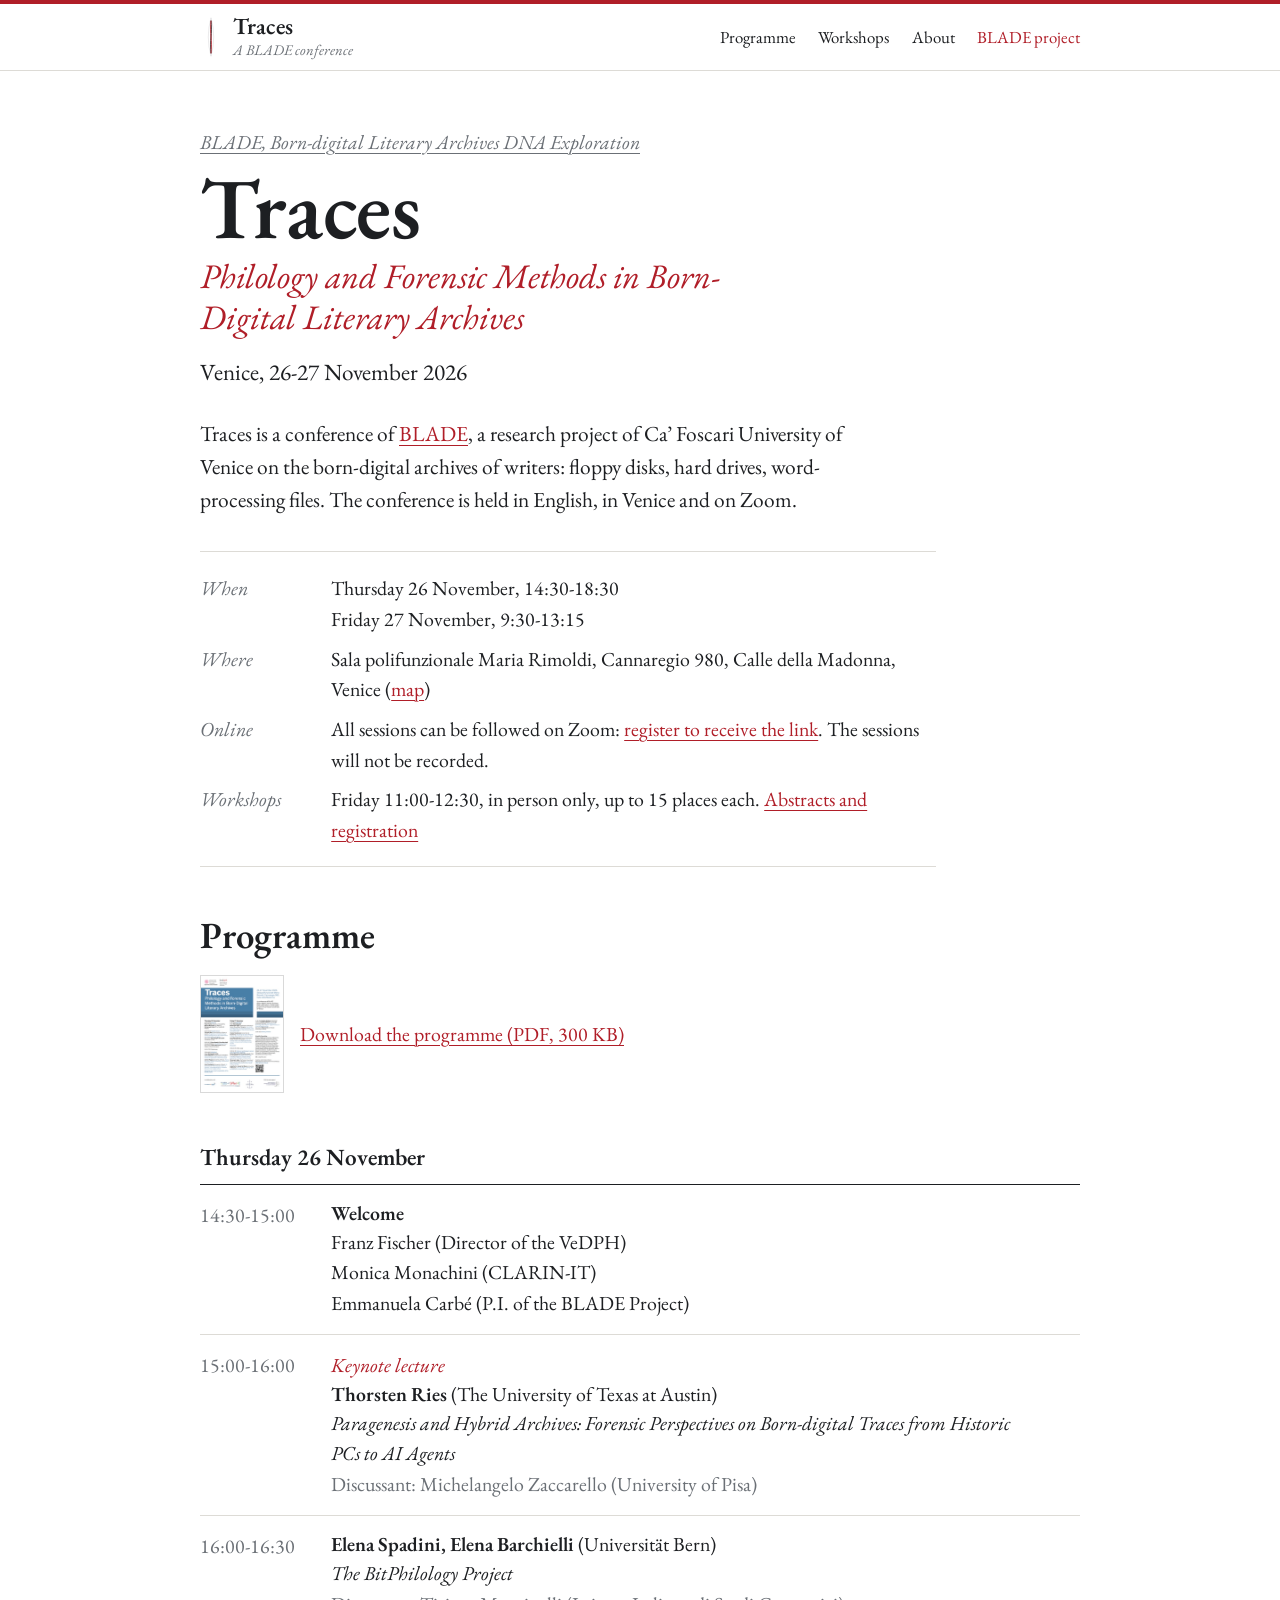
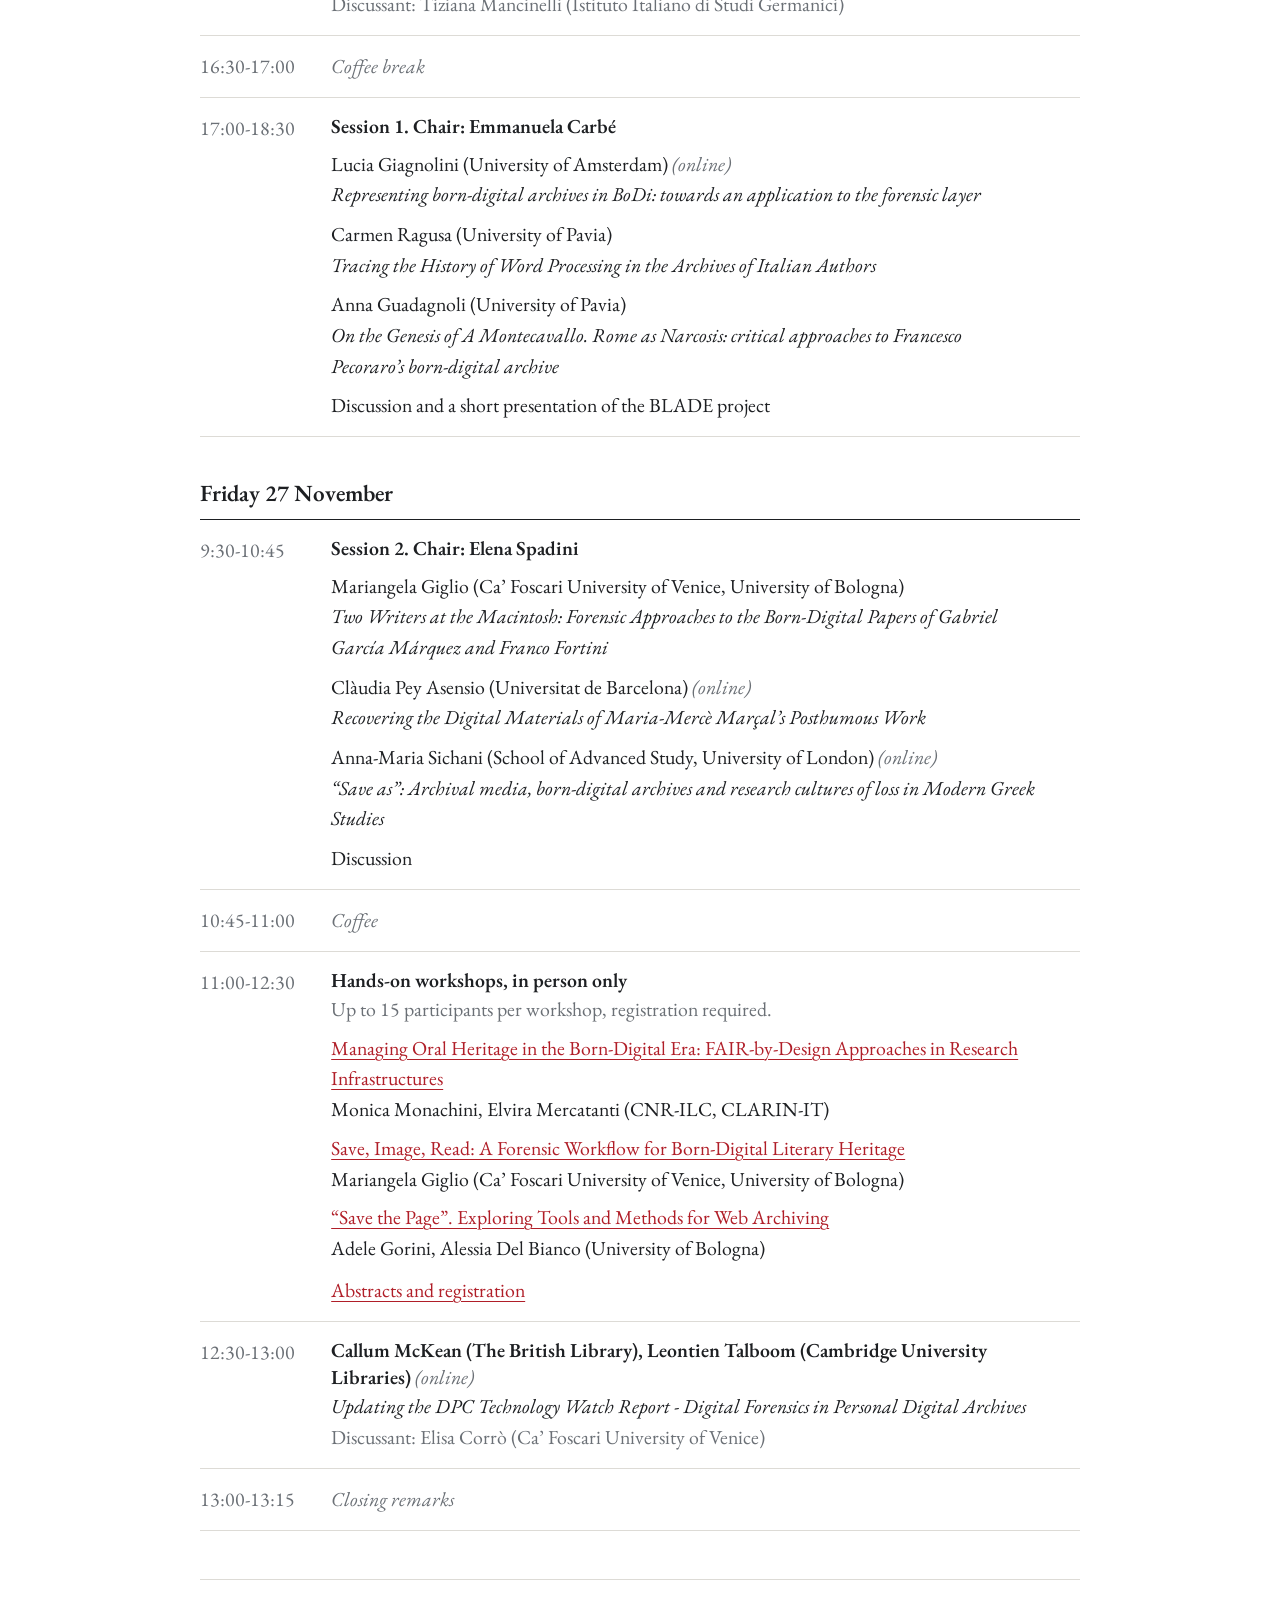
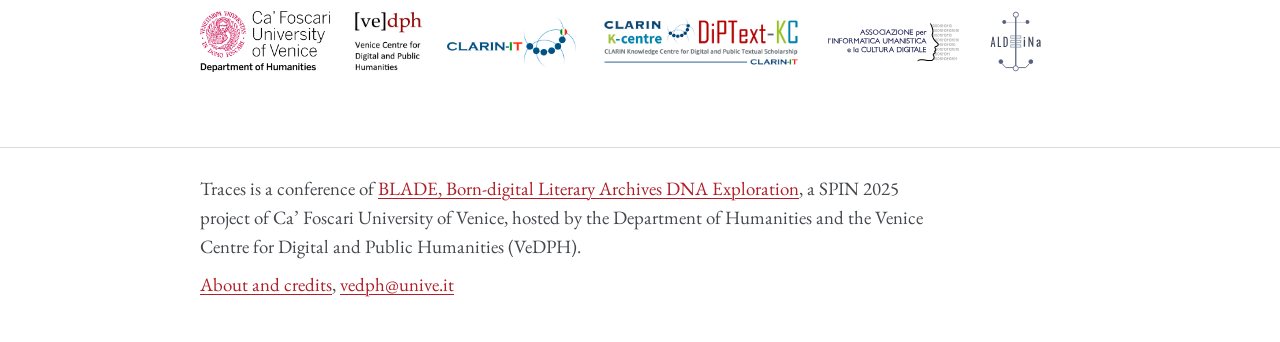
==== commit 55705bf8: "Add files via upload" ====
--- a/index.html
+++ b/index.html
@@ -3,12 +3,15 @@
 <head>
 <meta charset="utf-8">
 <meta name="viewport" content="width=device-width, initial-scale=1">
-<title>BLADE. Born-digital Literary Archives DNA Exploration</title>
-<meta name="description" content="BLADE, a research project of Ca’ Foscari University of Venice on born-digital literary archives.">
+<title>Traces. Philology and Forensic Methods in Born-Digital Literary Archives</title>
+<meta name="description" content="Traces, a conference of the BLADE project. Venice and online, 26-27 November 2026.">
 <meta name="color-scheme" content="light">
 <meta property="og:type" content="website">
-<meta property="og:title" content="BLADE. Born-digital Literary Archives DNA Exploration">
-<meta property="og:description" content="BLADE, a research project of Ca’ Foscari University of Venice on born-digital literary archives.">
+<meta property="og:title" content="Traces. Philology and Forensic Methods in Born-Digital Literary Archives">
+<meta property="og:description" content="Traces, a conference of the BLADE project. Venice and online, 26-27 November 2026.">
+<meta property="og:image" content="https://vedph.github.io/traces/assets/traces-cover.jpg">
+<meta property="og:image:alt" content="Poster of the conference Traces, Venice, 26-27 November 2026">
+<meta name="twitter:card" content="summary_large_image">
 <link rel="icon" href="assets/favicon.svg" type="image/svg+xml">
 <link rel="preload" as="font" type="font/woff2" href="assets/fonts/eb-garamond-latin-400-normal.woff2" crossorigin>
 <link rel="stylesheet" href="assets/traces.css">
@@ -16,37 +19,57 @@
 <body>
 <a class="skip" href="#main">Skip to content</a>
 <header class="top"><div class="wrap">
-  <a class="brand" href="index.html"><svg class="mark" viewBox="50 0 60 220" aria-hidden="true"><path d="M 80,4 Q 50,110 80,216 Q 110,110 80,4 Z" stroke="currentColor" stroke-width="1.6" fill="none" opacity=".32"/><path d="M 80,22 Q 105,42 105,67 Q 105,92 80,110 Q 55,128 55,153 Q 55,178 80,198" stroke="currentColor" stroke-width="5" fill="none" stroke-linecap="round"><animate attributeName="d" values="M 78,22 Q 78,42 78,67 Q 78,92 78,110 Q 78,128 78,153 Q 78,178 78,198;M 80,22 Q 105,42 105,67 Q 105,92 80,110 Q 55,128 55,153 Q 55,178 80,198;M 80,22 Q 55,42 55,67 Q 55,92 80,110 Q 105,128 105,153 Q 105,178 80,198;M 80,22 Q 105,42 105,67 Q 105,92 80,110 Q 55,128 55,153 Q 55,178 80,198" keyTimes="0;0.4;0.72;1" calcMode="spline" keySplines="0.42 0 0.58 1;0.42 0 0.58 1;0.42 0 0.58 1" begin="0.3s" dur="2.2s" fill="freeze"/></path><path d="M 80,22 Q 55,42 55,67 Q 55,92 80,110 Q 105,128 105,153 Q 105,178 80,198" stroke="#b01e28" stroke-width="5" fill="none" stroke-linecap="round"><animate attributeName="d" values="M 82,22 Q 82,42 82,67 Q 82,92 82,110 Q 82,128 82,153 Q 82,178 82,198;M 80,22 Q 55,42 55,67 Q 55,92 80,110 Q 105,128 105,153 Q 105,178 80,198;M 80,22 Q 105,42 105,67 Q 105,92 80,110 Q 55,128 55,153 Q 55,178 80,198;M 80,22 Q 55,42 55,67 Q 55,92 80,110 Q 105,128 105,153 Q 105,178 80,198" keyTimes="0;0.4;0.72;1" calcMode="spline" keySplines="0.42 0 0.58 1;0.42 0 0.58 1;0.42 0 0.58 1" begin="0.3s" dur="2.2s" fill="freeze"/></path></svg><span><b>BLADE</b><small>Born-digital Literary Archives DNA Exploration</small></span></a>
-  <nav aria-label="Site"><a href="project.html">Project</a><a href="people.html">People</a><a href="journal.html">Journal</a><a class="ext" href="https://vedph.github.io/traces/" target="_blank" rel="noopener">Traces conference<span class="sr"> (opens in a new tab)</span></a></nav>
+  <a class="brand" href="index.html"><svg class="mark" viewBox="50 0 60 220" aria-hidden="true"><path d="M 80,4 Q 50,110 80,216 Q 110,110 80,4 Z" stroke="currentColor" stroke-width="1.6" fill="none" opacity=".32"/><path d="M 80,22 Q 105,42 105,67 Q 105,92 80,110 Q 55,128 55,153 Q 55,178 80,198" stroke="currentColor" stroke-width="5" fill="none" stroke-linecap="round"><animate attributeName="d" values="M 78,22 Q 78,42 78,67 Q 78,92 78,110 Q 78,128 78,153 Q 78,178 78,198;M 80,22 Q 105,42 105,67 Q 105,92 80,110 Q 55,128 55,153 Q 55,178 80,198;M 80,22 Q 55,42 55,67 Q 55,92 80,110 Q 105,128 105,153 Q 105,178 80,198;M 80,22 Q 105,42 105,67 Q 105,92 80,110 Q 55,128 55,153 Q 55,178 80,198" keyTimes="0;0.4;0.72;1" calcMode="spline" keySplines="0.42 0 0.58 1;0.42 0 0.58 1;0.42 0 0.58 1" begin="0.3s" dur="2.2s" fill="freeze"/></path><path d="M 80,22 Q 55,42 55,67 Q 55,92 80,110 Q 105,128 105,153 Q 105,178 80,198" stroke="#b01e28" stroke-width="5" fill="none" stroke-linecap="round"><animate attributeName="d" values="M 82,22 Q 82,42 82,67 Q 82,92 82,110 Q 82,128 82,153 Q 82,178 82,198;M 80,22 Q 55,42 55,67 Q 55,92 80,110 Q 105,128 105,153 Q 105,178 80,198;M 80,22 Q 105,42 105,67 Q 105,92 80,110 Q 55,128 55,153 Q 55,178 80,198;M 80,22 Q 55,42 55,67 Q 55,92 80,110 Q 105,128 105,153 Q 105,178 80,198" keyTimes="0;0.4;0.72;1" calcMode="spline" keySplines="0.42 0 0.58 1;0.42 0 0.58 1;0.42 0 0.58 1" begin="0.3s" dur="2.2s" fill="freeze"/></path></svg><span><b>Traces</b><small>A BLADE conference</small></span></a>
+  <nav aria-label="Site"><a href="index.html#programme">Programme</a><a href="workshops.html">Workshops</a><a href="about.html">About</a><a class="ext" target="_blank" rel="noopener" href="https://vedph.github.io/blade/">BLADE project<span class="sr"> (opens in a new tab)</span></a></nav>
 </div></header>
 <main id="main" class="wrap">
 <header class="hero">
-<h1>BLADE</h1>
-<p class="subtitle">Born-digital Literary Archives DNA Exploration</p>
+<p class="pre"><a href="https://vedph.github.io/blade/" target="_blank" rel="noopener">BLADE, Born-digital Literary Archives DNA Exploration<span class="sr"> (opens in a new tab)</span></a></p>
+<h1>Traces</h1>
+<p class="subtitle">Philology and Forensic Methods in Born-Digital Literary Archives</p>
+<p class="when">Venice, 26-27 November 2026</p>
 </header>
-<p class="lede">BLADE studies the preservation, analysis and interpretation of born-digital literary archives:
-the floppy disks, hard drives and files that writers leave behind. It adapts the procedures of digital forensics
-to philological inquiry.</p>
+<p class="lede">Traces is a conference of <a href="https://vedph.github.io/blade/" target="_blank" rel="noopener">BLADE<span class="sr"> (opens in a new tab)</span></a>, a research project of Ca’ Foscari University
+of Venice on the born-digital archives of writers: floppy disks, hard drives, word-processing files.
+The conference is held in English, in Venice and on Zoom.</p>
 <dl class="facts">
-<dt>Conference</dt><dd><a href="https://vedph.github.io/traces/" target="_blank" rel="noopener"><em>Traces. Philology and Forensic Methods in Born-Digital Literary Archives</em><span class="sr"> (opens in a new tab)</span></a><br>
-Venice and online, 26-27 November 2026</dd>
-<dt>Project</dt><dd><a href="project.html">Question and method</a></dd>
-<dt>People</dt><dd><a href="people.html">Who works on BLADE, and internships</a></dd>
-<dt>Funding</dt><dd>SPIN 2025, Ca’ Foscari University of Venice. 1 June 2026 - 30 November 2027</dd>
+<dt>When</dt><dd>Thursday 26 November, 14:30-18:30<br>Friday 27 November, 9:30-13:15</dd>
+<dt>Where</dt><dd>Sala polifunzionale Maria Rimoldi, Cannaregio 980, Calle della Madonna, Venice (<a href="https://maps.app.goo.gl/5zPiTykM3UbjcM796" target="_blank" rel="noopener" rel="noopener">map<span class="sr"> (opens in a new tab)</span></a>)</dd>
+<dt>Online</dt><dd>All sessions can be followed on Zoom: <a href="https://unive.zoom.us/meeting/register/v0tGwZqdR62duS7PvvGNBQ" target="_blank" rel="noopener">register to receive the link<span class="sr"> (opens in a new tab)</span></a>. The sessions will not be recorded.</dd>
+<dt>Workshops</dt><dd>Friday 11:00-12:30, in person only, up to 15 places each. <a href="workshops.html">Abstracts and registration</a></dd>
 </dl>
-
+<h2 class="sec" id="programme">Programme</h2>
+<p class="dl"><a href="assets/traces-programme.pdf" type="application/pdf"><img src="assets/traces-programme-thumb.jpg" alt="" width="368" height="520"><span>Download the programme (PDF, 300 KB)</span></a></p>
+<section class="day" id="giovedi"><h2>Thursday 26 November</h2>
+<div class="slot"><div class="t">14:30-15:00</div><div class="c"><h3>Welcome</h3><p class="who">Franz Fischer (Director of the VeDPH)</p><p class="who">Monica Monachini (CLARIN-IT)</p><p class="who">Emmanuela Carbé (P.I. of the BLADE Project)</p></div></div>
+<div class="slot"><div class="t">15:00-16:00</div><div class="c"><p class="label">Keynote lecture</p><h3>Thorsten Ries <span class="aff">(The University of Texas at Austin)</span></h3><p class="ttl">Paragenesis and Hybrid Archives: Forensic Perspectives on Born-digital Traces from Historic PCs to AI Agents</p><p class="aside">Discussant: Michelangelo Zaccarello (University of Pisa)</p></div></div>
+<div class="slot"><div class="t">16:00-16:30</div><div class="c"><h3>Elena Spadini, Elena Barchielli <span class="aff">(Universität Bern)</span></h3><p class="ttl">The BitPhilology Project</p><p class="aside">Discussant: Tiziana Mancinelli (Istituto Italiano di Studi Germanici)</p></div></div>
+<div class="slot"><div class="t">16:30-17:00</div><div class="c"><p class="pause">Coffee break</p></div></div>
+<div class="slot"><div class="t">17:00-18:30</div><div class="c"><h3>Session 1. Chair: Emmanuela Carbé</h3><div class="item"><p class="who">Lucia Giagnolini (University of Amsterdam) <span class="online">(online)</span></p><p class="ttl">Representing born-digital archives in BoDi: towards an application to the forensic layer</p></div><div class="item"><p class="who">Carmen Ragusa (University of Pavia)</p><p class="ttl">Tracing the History of Word Processing in the Archives of Italian Authors</p></div><div class="item"><p class="who">Anna Guadagnoli (University of Pavia)</p><p class="ttl">On the Genesis of A Montecavallo. Rome as Narcosis: critical approaches to Francesco Pecoraro’s born-digital archive</p></div><div class="item"><p class="plain">Discussion and a short presentation of the BLADE project</p></div></div></div>
+</section>
+<section class="day" id="venerdi"><h2>Friday 27 November</h2>
+<div class="slot"><div class="t">9:30-10:45</div><div class="c"><h3>Session 2. Chair: Elena Spadini</h3><div class="item"><p class="who">Mariangela Giglio (Ca’ Foscari University of Venice, University of Bologna)</p><p class="ttl">Two Writers at the Macintosh: Forensic Approaches to the Born-Digital Papers of Gabriel García Márquez and Franco Fortini</p></div><div class="item"><p class="who">Clàudia Pey Asensio (Universitat de Barcelona) <span class="online">(online)</span></p><p class="ttl">Recovering the Digital Materials of Maria-Mercè Marçal’s Posthumous Work</p></div><div class="item"><p class="who">Anna-Maria Sichani (School of Advanced Study, University of London) <span class="online">(online)</span></p><p class="ttl">“Save as”: Archival media, born-digital archives and research cultures of loss in Modern Greek Studies</p></div><div class="item"><p class="plain">Discussion</p></div></div></div>
+<div class="slot"><div class="t">10:45-11:00</div><div class="c"><p class="pause">Coffee</p></div></div>
+<div class="slot"><div class="t">11:00-12:30</div><div class="c"><h3>Hands-on workshops, in person only</h3><p class="aside">Up to 15 participants per workshop, registration required.</p><ul class="ws"><li><a href="workshops.html#w1">Managing Oral Heritage in the Born-Digital Era: FAIR-by-Design Approaches in Research Infrastructures</a><br>Monica Monachini, Elvira Mercatanti (CNR-ILC, CLARIN-IT)</li><li><a href="workshops.html#w2">Save, Image, Read: A Forensic Workflow for Born-Digital Literary Heritage</a><br>Mariangela Giglio (Ca’ Foscari University of Venice, University of Bologna)</li><li><a href="workshops.html#w3">“Save the Page”. Exploring Tools and Methods for Web Archiving</a><br>Adele Gorini, Alessia Del Bianco (University of Bologna)</li></ul><p class="more"><a href="workshops.html">Abstracts and registration</a></p></div></div>
+<div class="slot"><div class="t">12:30-13:00</div><div class="c"><h3>Callum McKean (The British Library), Leontien Talboom (Cambridge University Libraries) <span class="online">(online)</span></h3><p class="ttl">Updating the DPC Technology Watch Report - Digital Forensics in Personal Digital Archives</p><p class="aside">Discussant: Elisa Corrò (Ca’ Foscari University of Venice)</p></div></div>
+<div class="slot"><div class="t">13:00-13:15</div><div class="c"><p class="pause">Closing remarks</p></div></div>
+</section>
+<div class="logos">
+<img src="assets/logos/dsu.png" alt="Ca’ Foscari University of Venice, Department of Humanities" style="height:61px">
+<img src="assets/logos/vedph.jpg" alt="VeDPH, Venice Centre for Digital and Public Humanities" style="height:61px">
+<img src="assets/logos/clarin-it.png" alt="CLARIN-IT" style="height:50px">
+<img src="assets/logos/diptext-kc.png" alt="CLARIN K-centre DiPText-KC" style="height:54px">
+<img src="assets/logos/aiucd.svg" alt="AIUCD, Associazione per l’Informatica Umanistica e la Cultura Digitale" style="height:42px">
+<img src="assets/logos/aldina.svg" alt="ALDiNa" style="height:67px">
+</div>
 </main>
 <footer class="foot"><div class="wrap">
-  <div class="flogos">
-  <a href="https://www.unive.it/dsu" target="_blank" rel="noopener"><img src="assets/logos/dsu.png" alt="Ca’ Foscari University of Venice, Department of Humanities"><span class="sr"> (opens in a new tab)</span></a>
-  <a href="https://www.unive.it/vedph" target="_blank" rel="noopener"><img src="assets/logos/vedph.jpg" alt="VeDPH, Venice Centre for Digital and Public Humanities"><span class="sr"> (opens in a new tab)</span></a>
-  </div>
+
   <div>
-  <p>BLADE is a SPIN 2025 project of Ca’ Foscari University of Venice, hosted by the
-  <a href="https://www.unive.it/dsu" target="_blank" rel="noopener">Department of Humanities<span class="sr"> (opens in a new tab)</span></a> and the
-  <a href="https://www.unive.it/vedph" target="_blank" rel="noopener">Venice Centre for Digital and Public Humanities (VeDPH)<span class="sr"> (opens in a new tab)</span></a>.
-  1 June 2026 - 30 November 2027.</p>
-  <p><a href="mailto:vedph@unive.it">vedph@unive.it</a></p>
+  <p>Traces is a conference of <a href="https://vedph.github.io/blade/" target="_blank" rel="noopener">BLADE, Born-digital Literary Archives DNA Exploration</a>,
+  a SPIN 2025 project of Ca’ Foscari University of Venice, hosted by the Department of Humanities and
+  the Venice Centre for Digital and Public Humanities (VeDPH).</p>
+  <p><a href="about.html">About and credits</a>, <a href="mailto:vedph@unive.it">vedph@unive.it</a></p>
   </div>
 </div></footer>
 <script>
--- a/assets/traces.css
+++ b/assets/traces.css
@@ -130,3 +130,8 @@
 .foot .flogos a{text-decoration:none}
 .foot .wrap > div.flogos{flex:none}
 .slot h3 .online{font-weight:400}
+
+/* locandina del programma da scaricare */
+.dl{margin:1.2rem 0 .4rem}
+.dl a{display:inline-flex;align-items:center;gap:1rem}
+.dl img{width:84px;height:auto;border:1px solid #d9d9d9;flex:none}
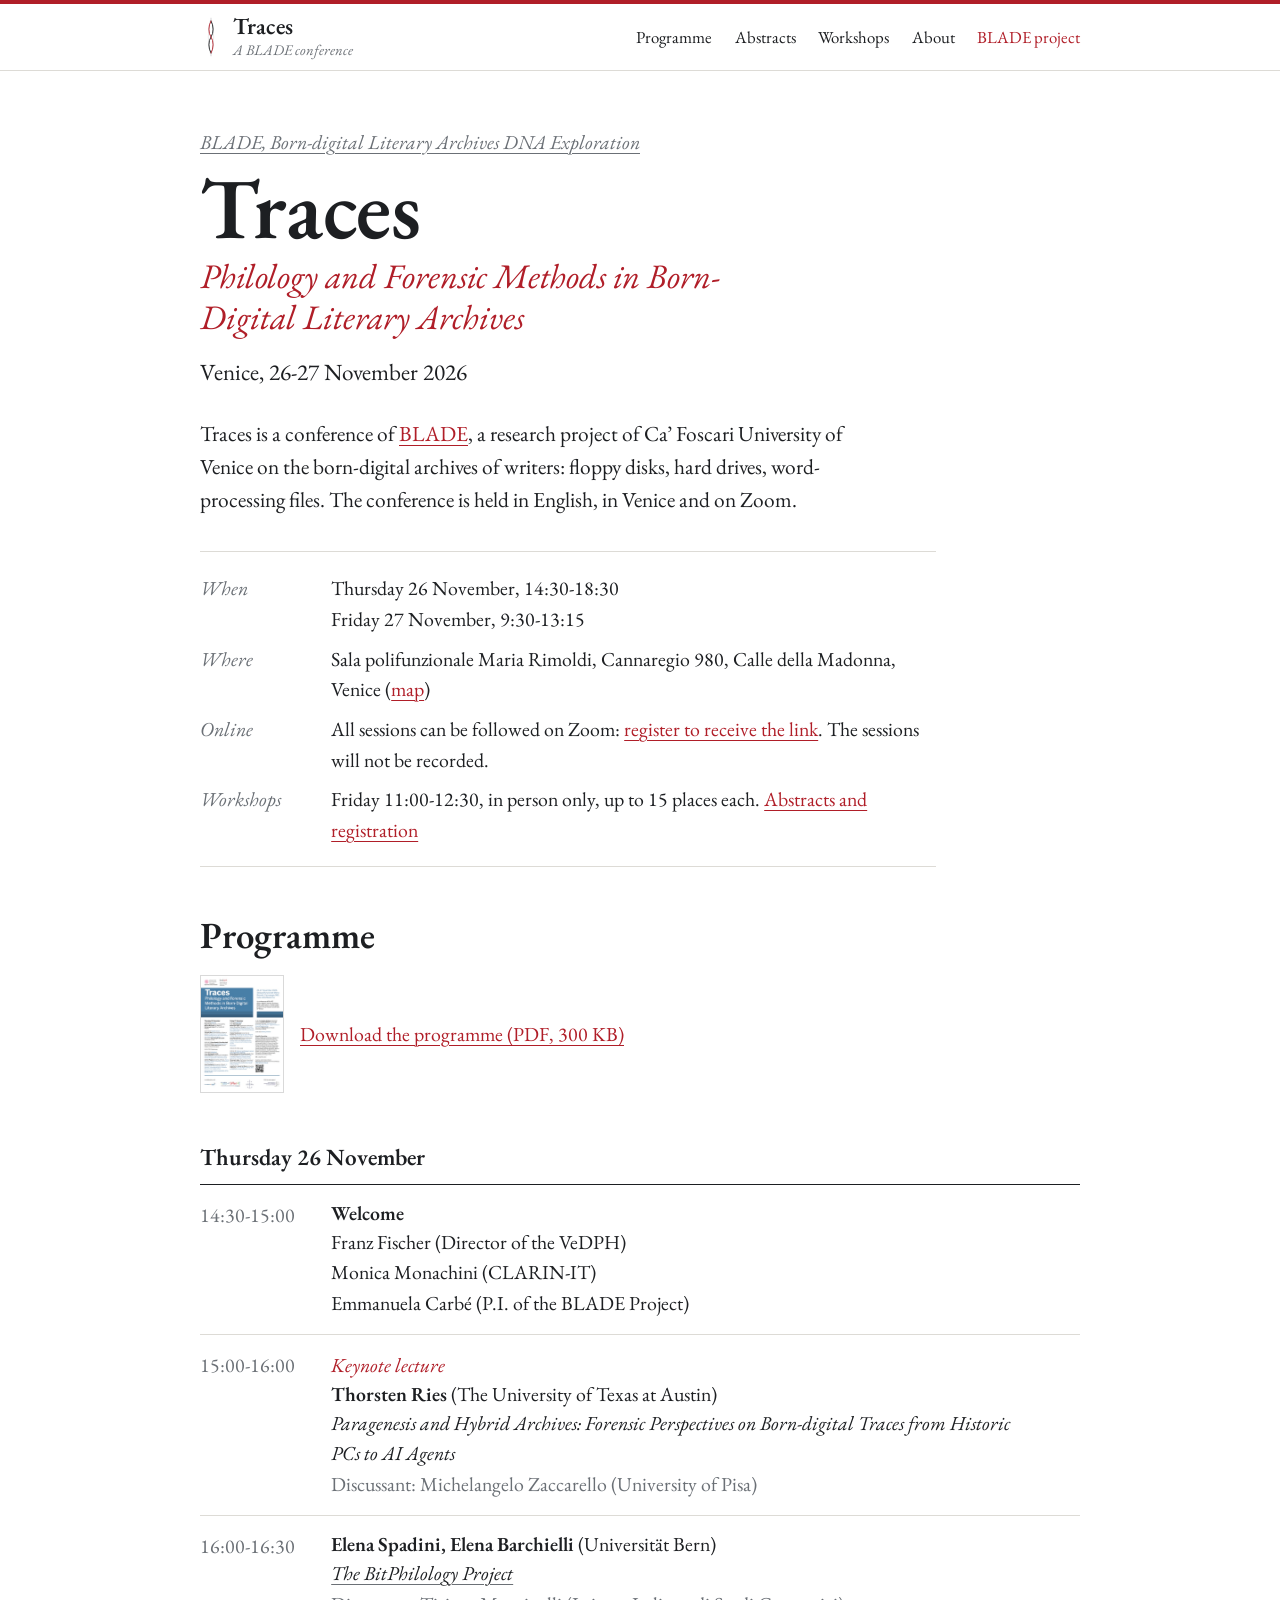
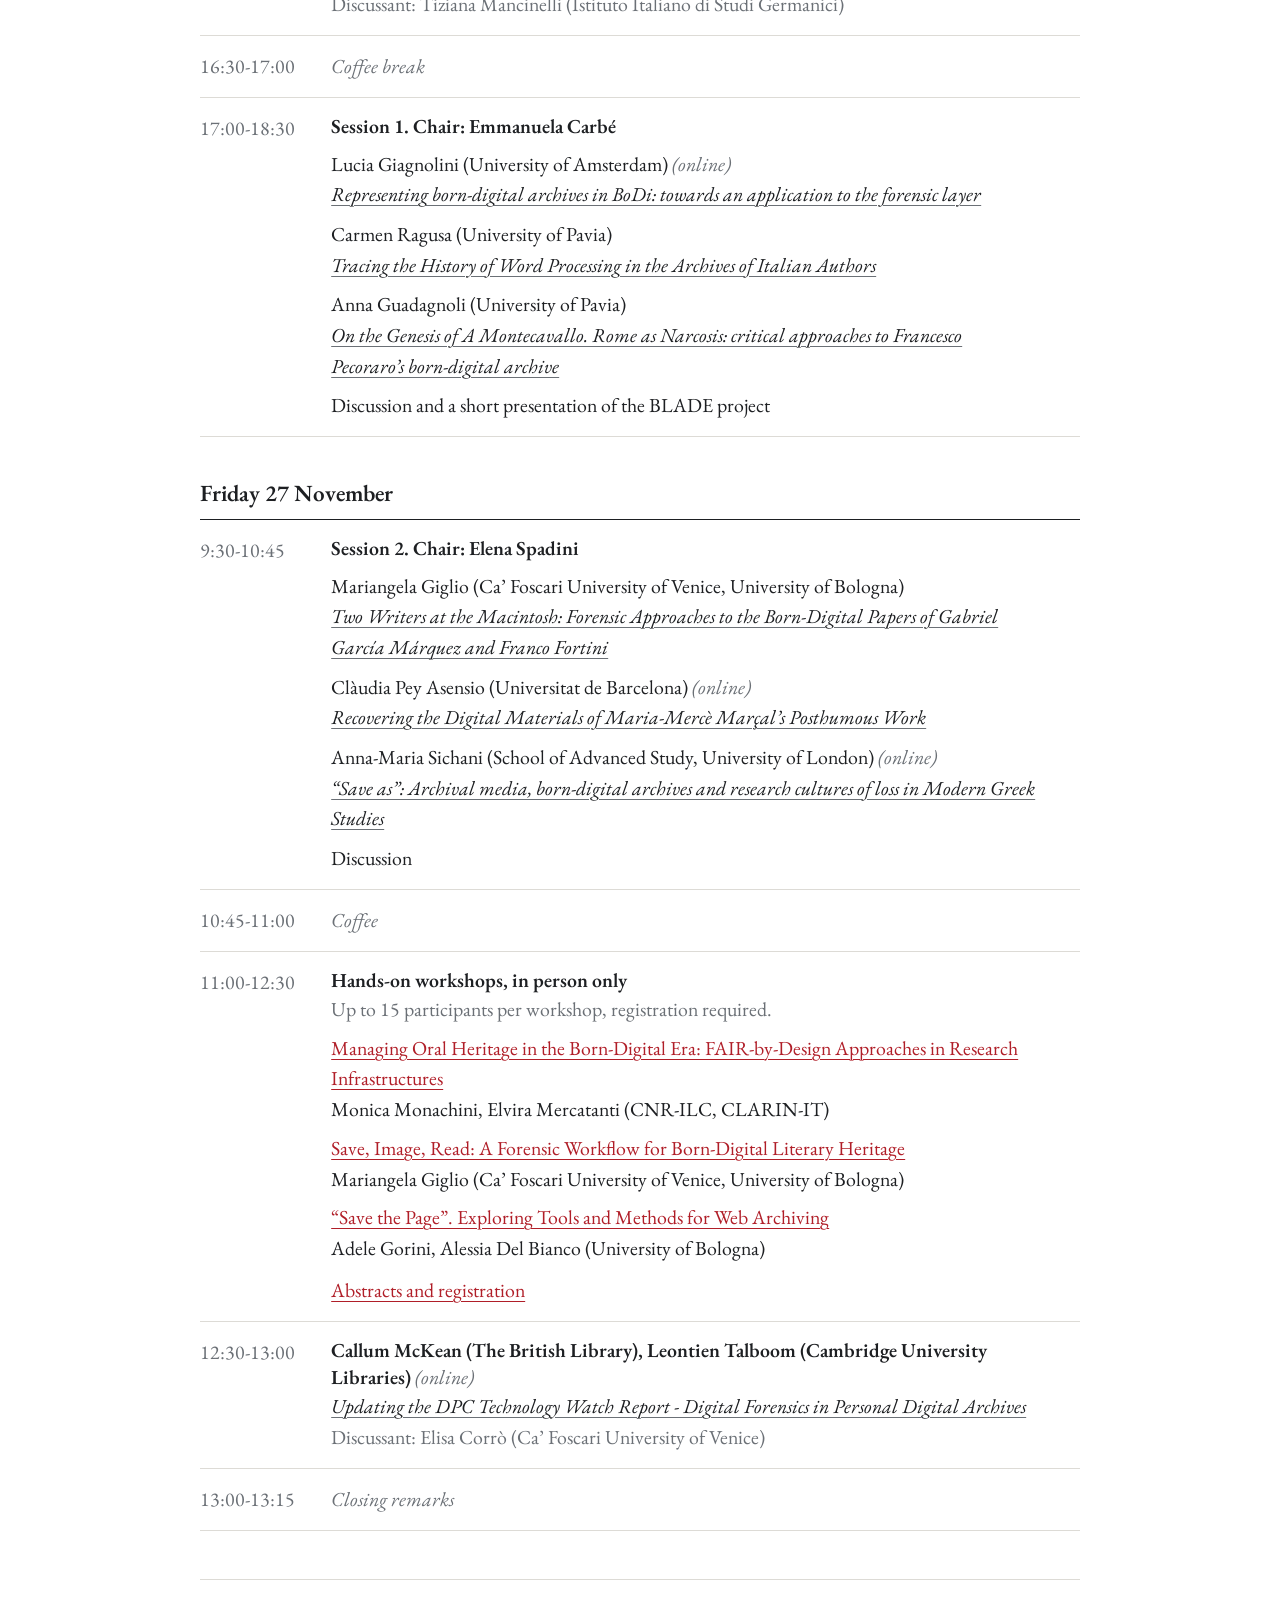
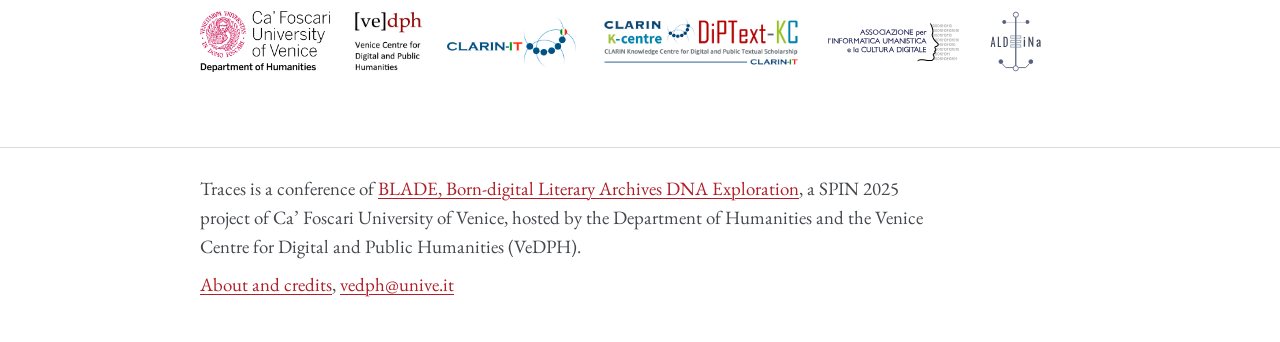
==== commit ea72e0be: "Add files via upload" ====
--- a/index.html
+++ b/index.html
@@ -20,7 +20,7 @@
 <a class="skip" href="#main">Skip to content</a>
 <header class="top"><div class="wrap">
   <a class="brand" href="index.html"><svg class="mark" viewBox="50 0 60 220" aria-hidden="true"><path d="M 80,4 Q 50,110 80,216 Q 110,110 80,4 Z" stroke="currentColor" stroke-width="1.6" fill="none" opacity=".32"/><path d="M 80,22 Q 105,42 105,67 Q 105,92 80,110 Q 55,128 55,153 Q 55,178 80,198" stroke="currentColor" stroke-width="5" fill="none" stroke-linecap="round"><animate attributeName="d" values="M 78,22 Q 78,42 78,67 Q 78,92 78,110 Q 78,128 78,153 Q 78,178 78,198;M 80,22 Q 105,42 105,67 Q 105,92 80,110 Q 55,128 55,153 Q 55,178 80,198;M 80,22 Q 55,42 55,67 Q 55,92 80,110 Q 105,128 105,153 Q 105,178 80,198;M 80,22 Q 105,42 105,67 Q 105,92 80,110 Q 55,128 55,153 Q 55,178 80,198" keyTimes="0;0.4;0.72;1" calcMode="spline" keySplines="0.42 0 0.58 1;0.42 0 0.58 1;0.42 0 0.58 1" begin="0.3s" dur="2.2s" fill="freeze"/></path><path d="M 80,22 Q 55,42 55,67 Q 55,92 80,110 Q 105,128 105,153 Q 105,178 80,198" stroke="#b01e28" stroke-width="5" fill="none" stroke-linecap="round"><animate attributeName="d" values="M 82,22 Q 82,42 82,67 Q 82,92 82,110 Q 82,128 82,153 Q 82,178 82,198;M 80,22 Q 55,42 55,67 Q 55,92 80,110 Q 105,128 105,153 Q 105,178 80,198;M 80,22 Q 105,42 105,67 Q 105,92 80,110 Q 55,128 55,153 Q 55,178 80,198;M 80,22 Q 55,42 55,67 Q 55,92 80,110 Q 105,128 105,153 Q 105,178 80,198" keyTimes="0;0.4;0.72;1" calcMode="spline" keySplines="0.42 0 0.58 1;0.42 0 0.58 1;0.42 0 0.58 1" begin="0.3s" dur="2.2s" fill="freeze"/></path></svg><span><b>Traces</b><small>A BLADE conference</small></span></a>
-  <nav aria-label="Site"><a href="index.html#programme">Programme</a><a href="workshops.html">Workshops</a><a href="about.html">About</a><a class="ext" target="_blank" rel="noopener" href="https://vedph.github.io/blade/">BLADE project<span class="sr"> (opens in a new tab)</span></a></nav>
+  <nav aria-label="Site"><a href="index.html#programme">Programme</a><a href="abstracts.html">Abstracts</a><a href="workshops.html">Workshops</a><a href="about.html">About</a><a class="ext" target="_blank" rel="noopener" href="https://vedph.github.io/blade/">BLADE project<span class="sr"> (opens in a new tab)</span></a></nav>
 </div></header>
 <main id="main" class="wrap">
 <header class="hero">
@@ -43,15 +43,15 @@
 <section class="day" id="giovedi"><h2>Thursday 26 November</h2>
 <div class="slot"><div class="t">14:30-15:00</div><div class="c"><h3>Welcome</h3><p class="who">Franz Fischer (Director of the VeDPH)</p><p class="who">Monica Monachini (CLARIN-IT)</p><p class="who">Emmanuela Carbé (P.I. of the BLADE Project)</p></div></div>
 <div class="slot"><div class="t">15:00-16:00</div><div class="c"><p class="label">Keynote lecture</p><h3>Thorsten Ries <span class="aff">(The University of Texas at Austin)</span></h3><p class="ttl">Paragenesis and Hybrid Archives: Forensic Perspectives on Born-digital Traces from Historic PCs to AI Agents</p><p class="aside">Discussant: Michelangelo Zaccarello (University of Pisa)</p></div></div>
-<div class="slot"><div class="t">16:00-16:30</div><div class="c"><h3>Elena Spadini, Elena Barchielli <span class="aff">(Universität Bern)</span></h3><p class="ttl">The BitPhilology Project</p><p class="aside">Discussant: Tiziana Mancinelli (Istituto Italiano di Studi Germanici)</p></div></div>
+<div class="slot"><div class="t">16:00-16:30</div><div class="c"><h3>Elena Spadini, Elena Barchielli <span class="aff">(Universität Bern)</span></h3><p class="ttl"><a href="abstracts.html#a2">The BitPhilology Project</a></p><p class="aside">Discussant: Tiziana Mancinelli (Istituto Italiano di Studi Germanici)</p></div></div>
 <div class="slot"><div class="t">16:30-17:00</div><div class="c"><p class="pause">Coffee break</p></div></div>
-<div class="slot"><div class="t">17:00-18:30</div><div class="c"><h3>Session 1. Chair: Emmanuela Carbé</h3><div class="item"><p class="who">Lucia Giagnolini (University of Amsterdam) <span class="online">(online)</span></p><p class="ttl">Representing born-digital archives in BoDi: towards an application to the forensic layer</p></div><div class="item"><p class="who">Carmen Ragusa (University of Pavia)</p><p class="ttl">Tracing the History of Word Processing in the Archives of Italian Authors</p></div><div class="item"><p class="who">Anna Guadagnoli (University of Pavia)</p><p class="ttl">On the Genesis of A Montecavallo. Rome as Narcosis: critical approaches to Francesco Pecoraro’s born-digital archive</p></div><div class="item"><p class="plain">Discussion and a short presentation of the BLADE project</p></div></div></div>
+<div class="slot"><div class="t">17:00-18:30</div><div class="c"><h3>Session 1. Chair: Emmanuela Carbé</h3><div class="item"><p class="who">Lucia Giagnolini (University of Amsterdam) <span class="online">(online)</span></p><p class="ttl"><a href="abstracts.html#a3">Representing born-digital archives in BoDi: towards an application to the forensic layer</a></p></div><div class="item"><p class="who">Carmen Ragusa (University of Pavia)</p><p class="ttl"><a href="abstracts.html#a4">Tracing the History of Word Processing in the Archives of Italian Authors</a></p></div><div class="item"><p class="who">Anna Guadagnoli (University of Pavia)</p><p class="ttl"><a href="abstracts.html#a5">On the Genesis of A Montecavallo. Rome as Narcosis: critical approaches to Francesco Pecoraro’s born-digital archive</a></p></div><div class="item"><p class="plain">Discussion and a short presentation of the BLADE project</p></div></div></div>
 </section>
 <section class="day" id="venerdi"><h2>Friday 27 November</h2>
-<div class="slot"><div class="t">9:30-10:45</div><div class="c"><h3>Session 2. Chair: Elena Spadini</h3><div class="item"><p class="who">Mariangela Giglio (Ca’ Foscari University of Venice, University of Bologna)</p><p class="ttl">Two Writers at the Macintosh: Forensic Approaches to the Born-Digital Papers of Gabriel García Márquez and Franco Fortini</p></div><div class="item"><p class="who">Clàudia Pey Asensio (Universitat de Barcelona) <span class="online">(online)</span></p><p class="ttl">Recovering the Digital Materials of Maria-Mercè Marçal’s Posthumous Work</p></div><div class="item"><p class="who">Anna-Maria Sichani (School of Advanced Study, University of London) <span class="online">(online)</span></p><p class="ttl">“Save as”: Archival media, born-digital archives and research cultures of loss in Modern Greek Studies</p></div><div class="item"><p class="plain">Discussion</p></div></div></div>
+<div class="slot"><div class="t">9:30-10:45</div><div class="c"><h3>Session 2. Chair: Elena Spadini</h3><div class="item"><p class="who">Mariangela Giglio (Ca’ Foscari University of Venice, University of Bologna)</p><p class="ttl"><a href="abstracts.html#a6">Two Writers at the Macintosh: Forensic Approaches to the Born-Digital Papers of Gabriel García Márquez and Franco Fortini</a></p></div><div class="item"><p class="who">Clàudia Pey Asensio (Universitat de Barcelona) <span class="online">(online)</span></p><p class="ttl"><a href="abstracts.html#a7">Recovering the Digital Materials of Maria-Mercè Marçal’s Posthumous Work</a></p></div><div class="item"><p class="who">Anna-Maria Sichani (School of Advanced Study, University of London) <span class="online">(online)</span></p><p class="ttl"><a href="abstracts.html#a8">“Save as”: Archival media, born-digital archives and research cultures of loss in Modern Greek Studies</a></p></div><div class="item"><p class="plain">Discussion</p></div></div></div>
 <div class="slot"><div class="t">10:45-11:00</div><div class="c"><p class="pause">Coffee</p></div></div>
 <div class="slot"><div class="t">11:00-12:30</div><div class="c"><h3>Hands-on workshops, in person only</h3><p class="aside">Up to 15 participants per workshop, registration required.</p><ul class="ws"><li><a href="workshops.html#w1">Managing Oral Heritage in the Born-Digital Era: FAIR-by-Design Approaches in Research Infrastructures</a><br>Monica Monachini, Elvira Mercatanti (CNR-ILC, CLARIN-IT)</li><li><a href="workshops.html#w2">Save, Image, Read: A Forensic Workflow for Born-Digital Literary Heritage</a><br>Mariangela Giglio (Ca’ Foscari University of Venice, University of Bologna)</li><li><a href="workshops.html#w3">“Save the Page”. Exploring Tools and Methods for Web Archiving</a><br>Adele Gorini, Alessia Del Bianco (University of Bologna)</li></ul><p class="more"><a href="workshops.html">Abstracts and registration</a></p></div></div>
-<div class="slot"><div class="t">12:30-13:00</div><div class="c"><h3>Callum McKean (The British Library), Leontien Talboom (Cambridge University Libraries) <span class="online">(online)</span></h3><p class="ttl">Updating the DPC Technology Watch Report - Digital Forensics in Personal Digital Archives</p><p class="aside">Discussant: Elisa Corrò (Ca’ Foscari University of Venice)</p></div></div>
+<div class="slot"><div class="t">12:30-13:00</div><div class="c"><h3>Callum McKean (The British Library), Leontien Talboom (Cambridge University Libraries) <span class="online">(online)</span></h3><p class="ttl"><a href="abstracts.html#a9">Updating the DPC Technology Watch Report - Digital Forensics in Personal Digital Archives</a></p><p class="aside">Discussant: Elisa Corrò (Ca’ Foscari University of Venice)</p></div></div>
 <div class="slot"><div class="t">13:00-13:15</div><div class="c"><p class="pause">Closing remarks</p></div></div>
 </section>
 <div class="logos">
--- a/assets/traces.css
+++ b/assets/traces.css
@@ -135,3 +135,17 @@
 .dl{margin:1.2rem 0 .4rem}
 .dl a{display:inline-flex;align-items:center;gap:1rem}
 .dl img{width:84px;height:auto;border:1px solid #d9d9d9;flex:none}
+
+/* pagina Abstracts e bio */
+.text h2.dayh{font-size:1.45rem;margin:2.8rem 0 0;padding-bottom:.45rem;border-bottom:1.5px solid var(--ink)}
+.text h2.dayh:first-child{margin-top:1.6rem}
+.text article.abs{padding:1.4rem 0;border-bottom:1px solid var(--rule)}
+.text article.abs h3{font-weight:600;font-size:1.25rem;line-height:1.25;margin:0}
+.text article.abs .label{font-style:italic;color:var(--red);margin:0}
+.text article.abs .who{margin:.15rem 0 .8rem}
+.text article.abs .who:last-child{margin-bottom:0}
+.text article.abs .who .online{font-style:italic;color:var(--muted)}
+.text .bio{margin-top:1rem;color:var(--soft);font-size:.95em}
+.text .bio p:last-child,.text article.abs > p:last-child{margin-bottom:0}
+.slot .ttl a{color:inherit;text-decoration-color:var(--muted)}
+.slot .ttl a:hover{color:var(--red)}
